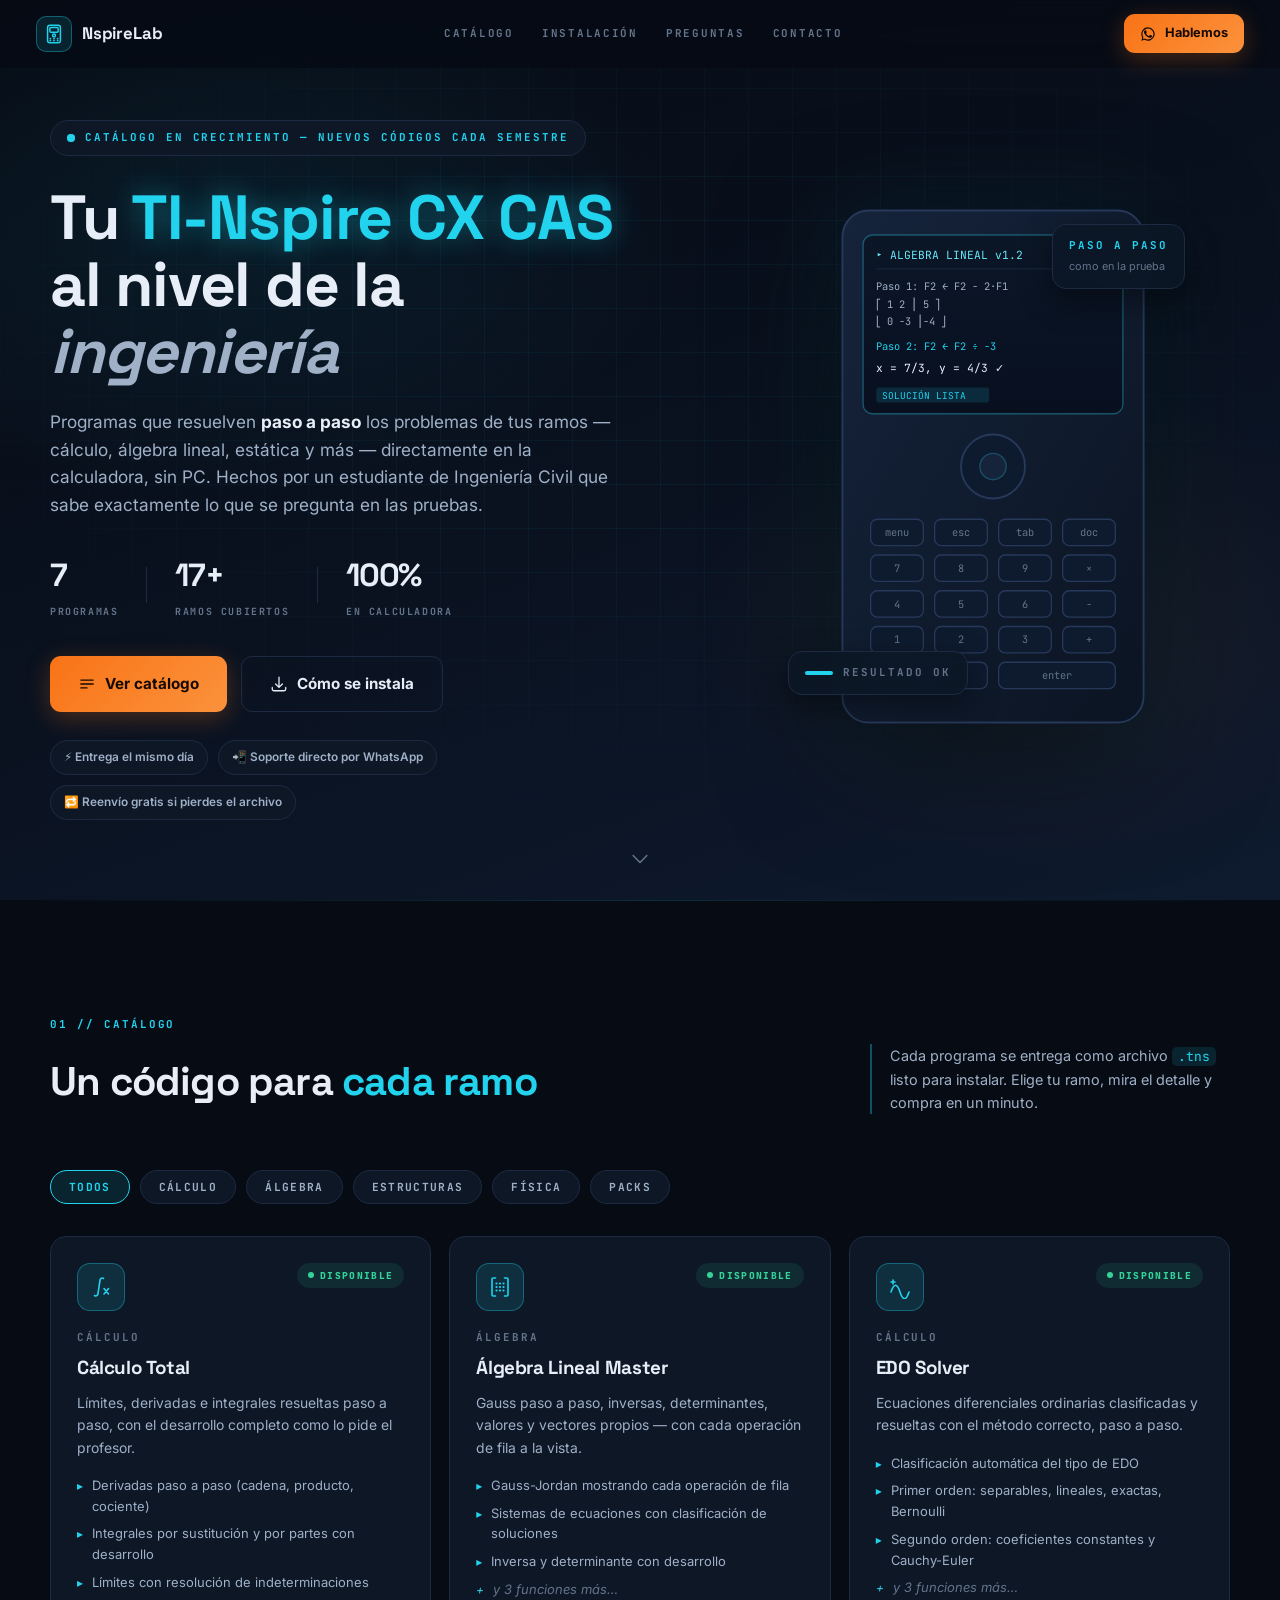
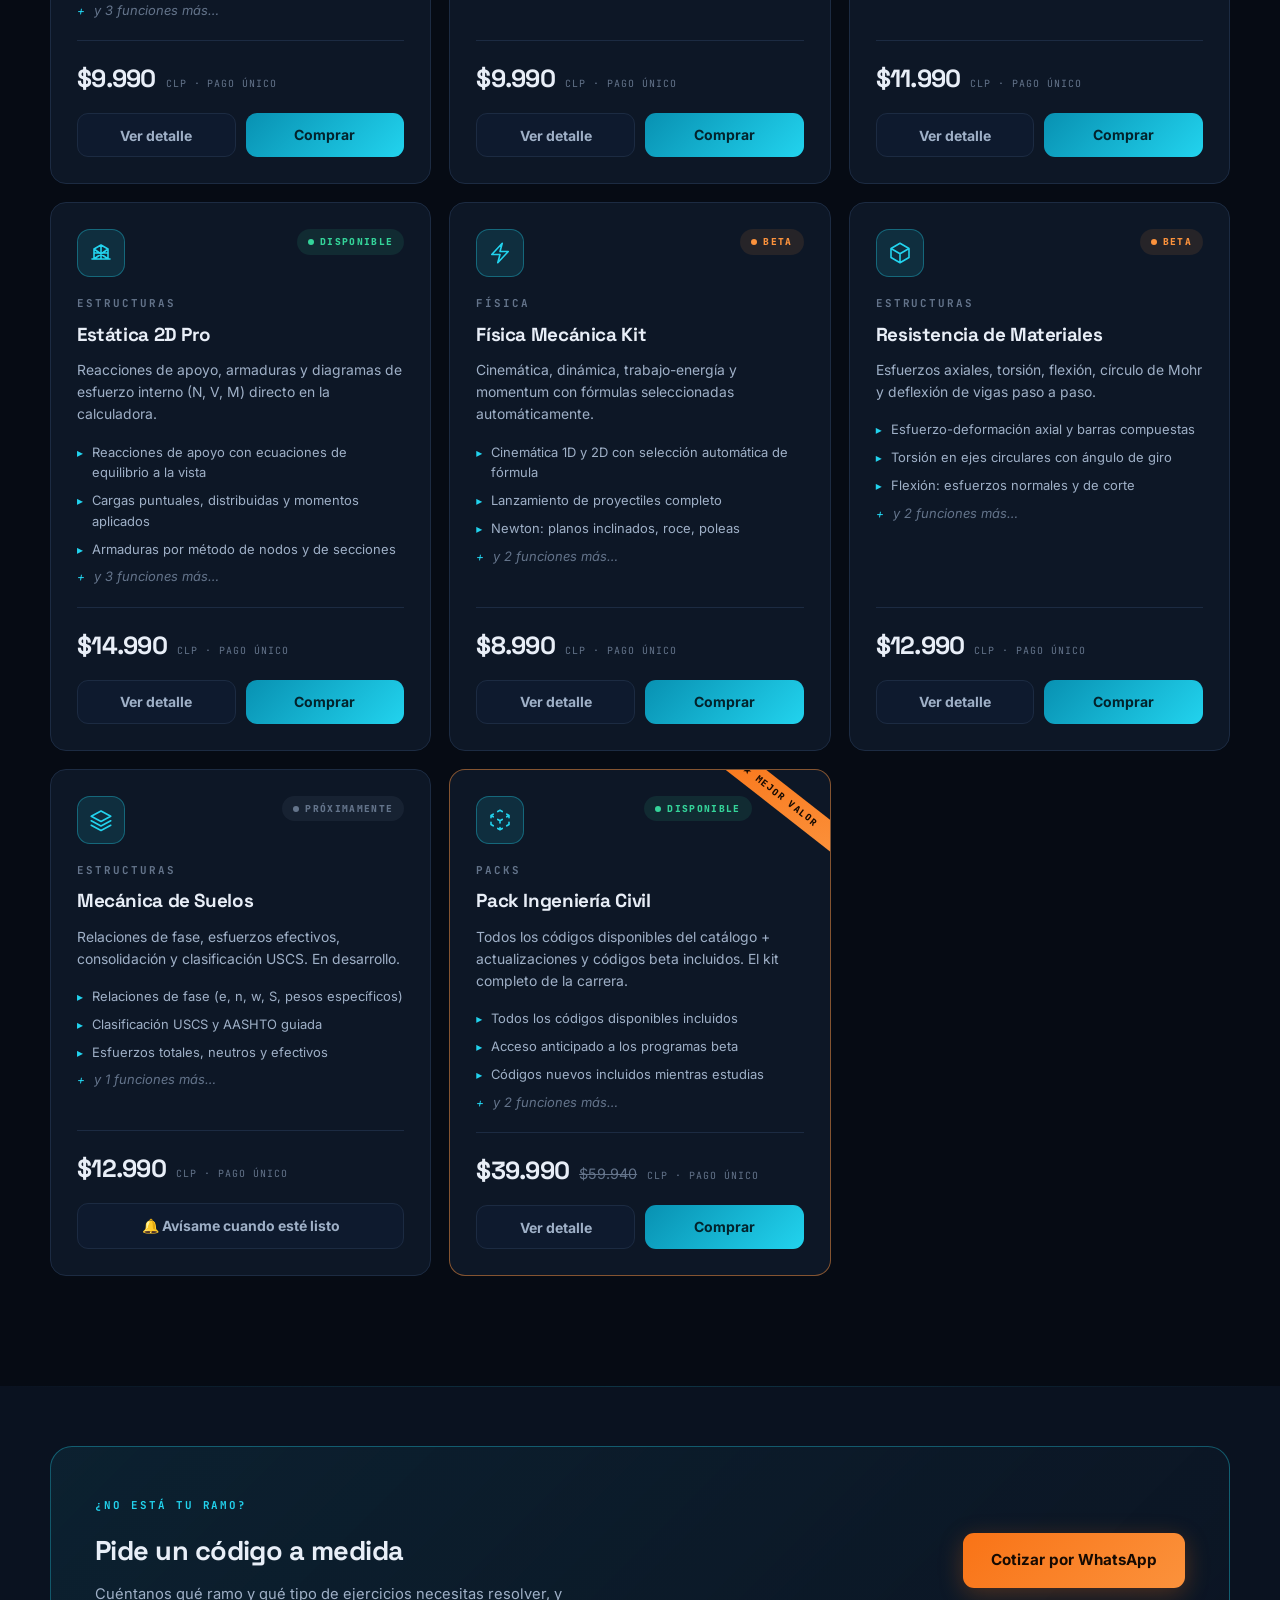
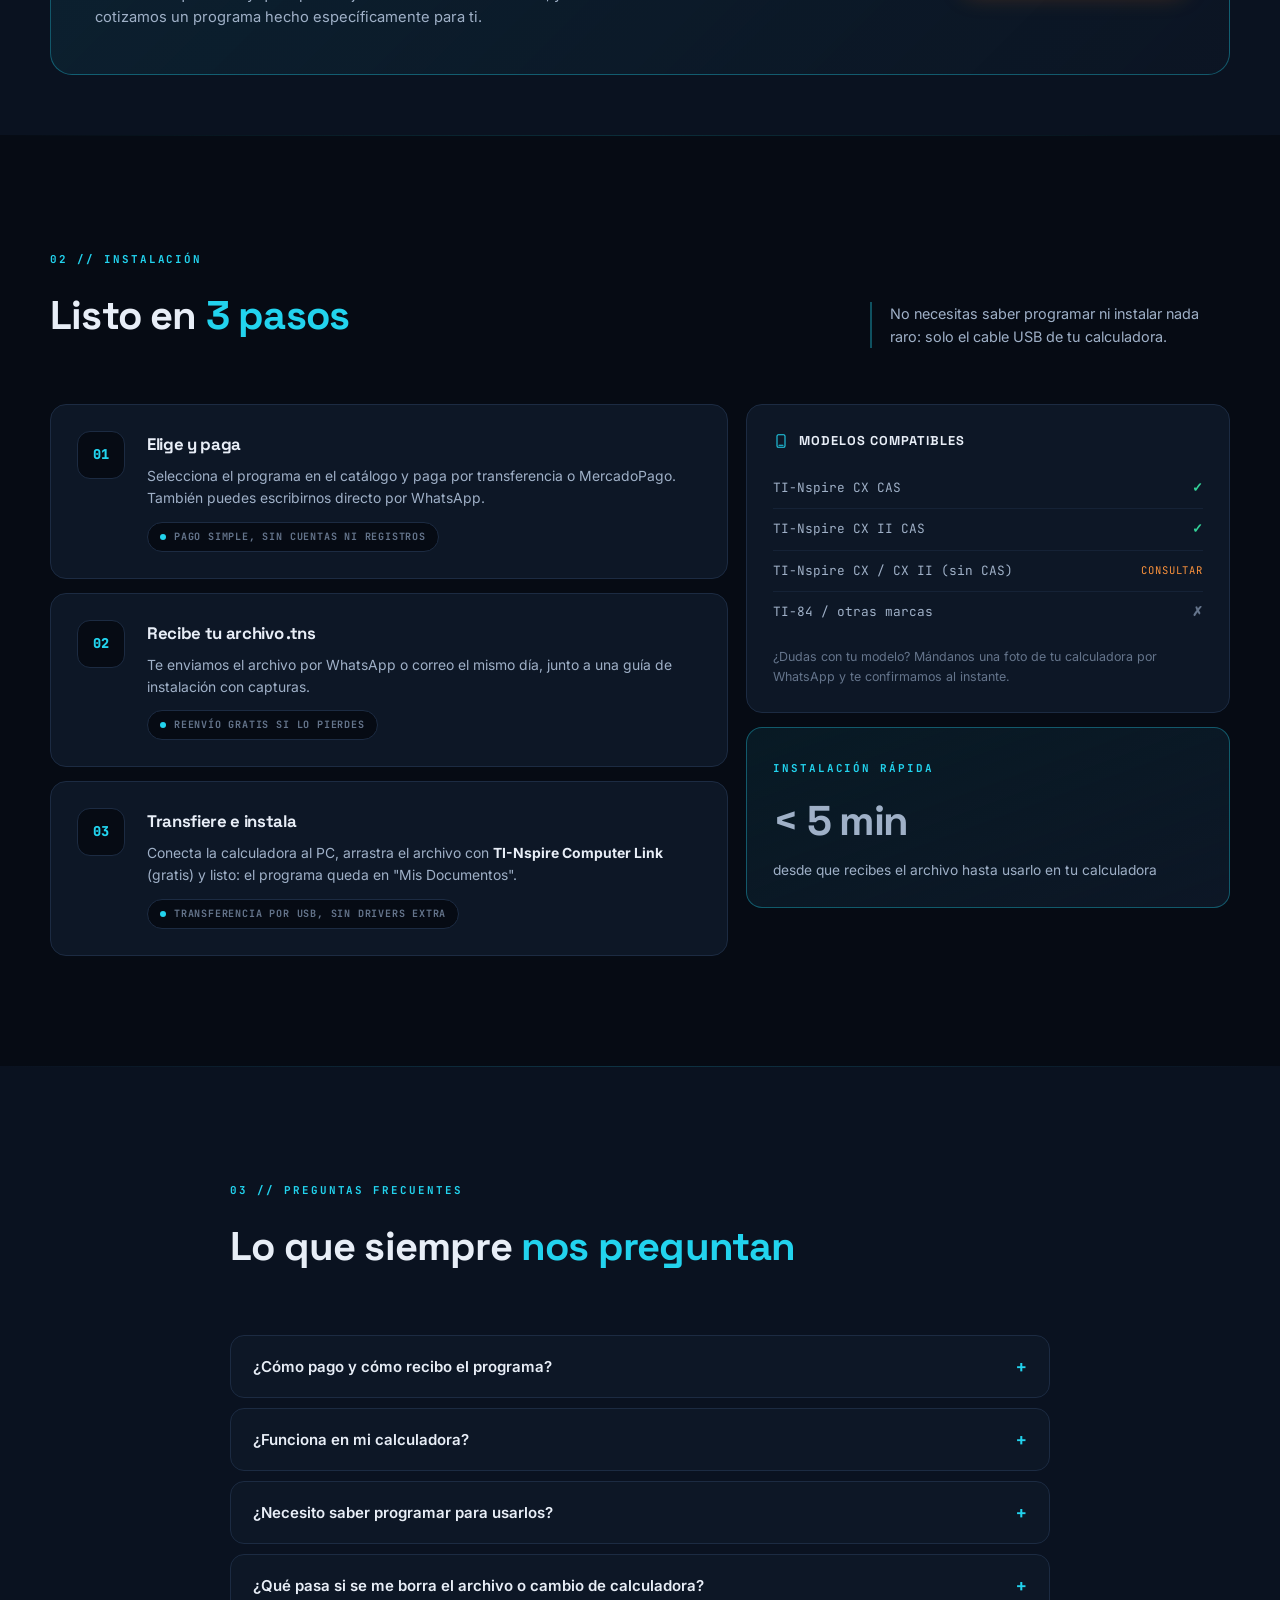
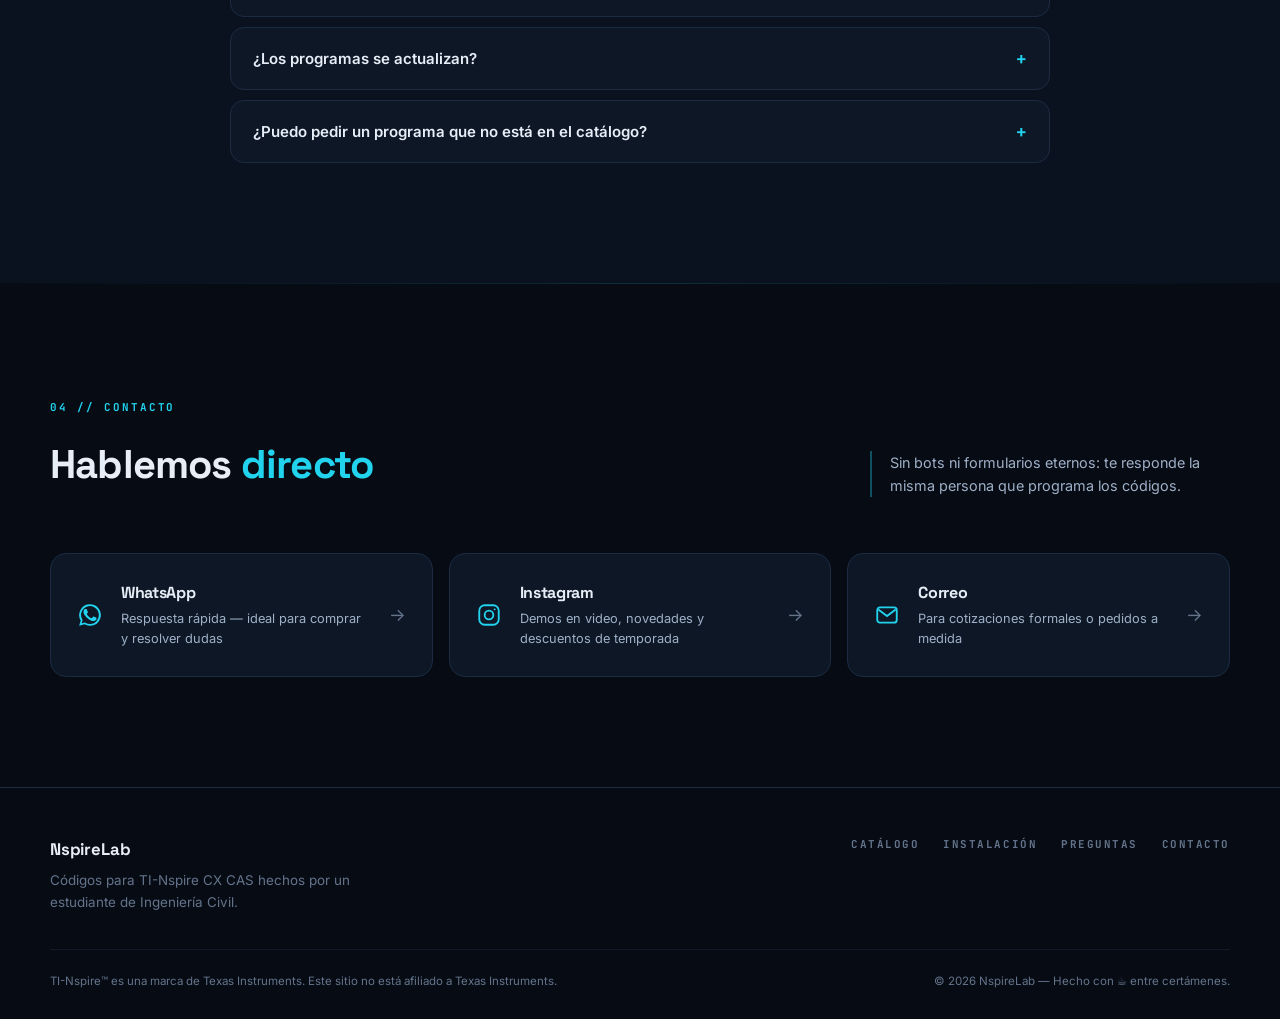
==== NspireLab.html @ dc47c855 "Tienda de códigos TI-Nspire CX CAS — sitio inicial Co-Authored-By: Claude Fable 5 <noreply@anthropic" ====
<!DOCTYPE html>
<html lang="es">
<head>
  <meta charset="utf-8" />
  <meta name="viewport" content="width=device-width, initial-scale=1" />
  <title>NspireLab — Códigos para TI-Nspire CX CAS</title>
  <meta name="description" content="Programas paso a paso para TI-Nspire CX CAS hechos por un estudiante de Ingeniería Civil: cálculo, álgebra lineal, estática, resistencia de materiales y más. Entrega inmediata." />
  <meta name="keywords" content="TI-Nspire, CX CAS, códigos calculadora, programas TI-Nspire, ingeniería civil, cálculo paso a paso, estática, álgebra lineal, resistencia de materiales" />
  <meta property="og:title" content="NspireLab — Códigos para TI-Nspire CX CAS" />
  <meta property="og:description" content="Tu calculadora al máximo nivel: programas paso a paso para cada ramo de ingeniería." />
  <link rel="preconnect" href="https://fonts.googleapis.com" />
  <link rel="preconnect" href="https://fonts.gstatic.com" crossorigin />
  <link href="https://fonts.googleapis.com/css2?family=Inter:wght@400;500;600;700&family=JetBrains+Mono:wght@500;700;800&family=Space+Grotesk:wght@500;700&display=swap" rel="stylesheet" />
  <style>
/* ============================================================
   NspireLab — hoja de estilos
   Tema: azul marino profundo + cian, estética "blueprint"
   ============================================================ */

:root {
  --bg-0: #060b14;        /* fondo más profundo */
  --bg-1: #0a1220;        /* fondo secciones */
  --bg-2: #0e1a2e;        /* paneles */
  --card: #0d1726;
  --border: #1c2b42;
  --cyan: #22d3ee;
  --cyan-soft: rgba(34, 211, 238, 0.12);
  --cyan-line: rgba(34, 211, 238, 0.35);
  --orange: #fb923c;
  --green: #34d399;
  --text-1: #e8eef7;
  --text-2: #9fb0c7;
  --muted: #64748b;
  --font-body: "Inter", system-ui, -apple-system, sans-serif;
  --font-display: "Space Grotesk", "Inter", sans-serif;
  --font-mono: "JetBrains Mono", ui-monospace, monospace;
  --radius: 16px;
}

* { margin: 0; padding: 0; box-sizing: border-box; }

html { scroll-behavior: smooth; }

body {
  background: var(--bg-0);
  color: var(--text-1);
  font-family: var(--font-body);
  line-height: 1.6;
  overflow-x: hidden;
}

::selection { background: var(--cyan); color: var(--bg-0); }

h1, h2, h3, h4 { font-family: var(--font-display); letter-spacing: -0.02em; }
code { font-family: var(--font-mono); color: var(--cyan); background: var(--cyan-soft); padding: 1px 6px; border-radius: 5px; font-size: 0.9em; }
a { color: inherit; text-decoration: none; }

/* ---------- utilidades ---------- */
.mono-tag {
  font-family: var(--font-mono);
  font-size: 0.68rem;
  font-weight: 700;
  text-transform: uppercase;
  letter-spacing: 0.18em;
  color: var(--muted);
}
.mono-tag.accent { color: var(--cyan); }
.accent { color: var(--cyan); }
.glow { text-shadow: 0 0 28px rgba(34, 211, 238, 0.45); }
.thin { color: var(--text-2); font-style: italic; }

/* ---------- botones ---------- */
.btn {
  display: inline-flex;
  align-items: center;
  gap: 9px;
  font-weight: 700;
  font-size: 0.875rem;
  border-radius: 11px;
  padding: 11px 20px;
  cursor: pointer;
  border: none;
  transition: transform 0.15s ease, box-shadow 0.2s ease, background 0.2s ease, border-color 0.2s;
  font-family: var(--font-body);
}
.btn-lg { padding: 15px 28px; font-size: 0.95rem; }
.btn-cta {
  background: linear-gradient(135deg, #f97316, #fb923c);
  color: #160a02;
  box-shadow: 0 6px 24px rgba(249, 115, 22, 0.28);
}
.btn-cta:hover { transform: translateY(-2px); box-shadow: 0 10px 30px rgba(249, 115, 22, 0.4); }
.btn-outline {
  background: transparent;
  color: var(--text-1);
  border: 1px solid var(--border);
}
.btn-outline:hover { border-color: var(--cyan-line); color: var(--cyan); background: var(--cyan-soft); }
.btn-buy {
  background: linear-gradient(135deg, #0891b2, #22d3ee);
  color: #03222b;
  width: 100%;
  justify-content: center;
}
.btn-buy:hover { transform: translateY(-2px); box-shadow: 0 8px 26px rgba(34, 211, 238, 0.3); }
.btn-ghost {
  background: var(--bg-2);
  color: var(--text-2);
  border: 1px solid var(--border);
  width: 100%;
  justify-content: center;
}
.btn-ghost:hover { color: var(--text-1); border-color: var(--cyan-line); }

/* ---------- header ---------- */
#header {
  position: fixed;
  top: 0; left: 0; right: 0;
  z-index: 60;
  display: flex;
  align-items: center;
  justify-content: space-between;
  gap: 16px;
  padding: 0 clamp(16px, 4vw, 36px);
  height: 68px;
  background: rgba(6, 11, 20, 0.72);
  backdrop-filter: blur(14px);
  border-bottom: 1px solid transparent;
  transition: border-color 0.3s;
}
#header.scrolled { border-bottom-color: var(--border); }
.brand { display: flex; align-items: center; gap: 10px; }
.brand-logo {
  display: grid; place-items: center;
  width: 36px; height: 36px;
  border-radius: 10px;
  background: var(--cyan-soft);
  border: 1px solid var(--cyan-line);
  color: var(--cyan);
}
.brand-name {
  font-family: var(--font-display);
  font-weight: 700;
  font-size: 1.05rem;
  letter-spacing: -0.01em;
}
#header nav { display: flex; gap: 28px; }
#header nav a {
  font-family: var(--font-mono);
  font-size: 0.68rem;
  font-weight: 700;
  text-transform: uppercase;
  letter-spacing: 0.16em;
  color: var(--muted);
  transition: color 0.2s;
}
#header nav a:hover { color: var(--cyan); }
.btn-header { padding: 9px 16px; font-size: 0.8rem; }

/* ---------- hero ---------- */
#hero {
  position: relative;
  min-height: 100svh;
  display: flex;
  flex-direction: column;
  justify-content: center;
  padding: 110px clamp(16px, 4vw, 36px) 70px;
}
.hero-bg {
  position: absolute; inset: 0;
  background:
    radial-gradient(700px 420px at 18% 25%, rgba(34, 211, 238, 0.07), transparent 65%),
    radial-gradient(560px 380px at 82% 70%, rgba(251, 146, 60, 0.06), transparent 65%),
    linear-gradient(160deg, var(--bg-0), var(--bg-1) 55%, var(--bg-2));
  pointer-events: none;
}
.hero-bg::after {
  content: "";
  position: absolute; inset: 0;
  background-image:
    linear-gradient(rgba(34, 211, 238, 0.05) 1px, transparent 1px),
    linear-gradient(90deg, rgba(34, 211, 238, 0.05) 1px, transparent 1px);
  background-size: 44px 44px;
  mask-image: radial-gradient(ellipse 80% 70% at 50% 40%, black 30%, transparent 75%);
}
.hero-inner {
  position: relative;
  display: grid;
  grid-template-columns: 1.15fr 0.85fr;
  gap: clamp(32px, 5vw, 72px);
  align-items: center;
  max-width: 1180px;
  margin: 0 auto;
  width: 100%;
}
.badge-pill {
  display: inline-flex;
  align-items: center;
  gap: 10px;
  padding: 8px 16px;
  background: var(--card);
  border: 1px solid var(--border);
  border-radius: 999px;
  margin-bottom: 28px;
}
.ping { position: relative; display: inline-flex; width: 8px; height: 8px; }
.ping-anim {
  position: absolute; inset: 0;
  border-radius: 50%;
  background: var(--cyan);
  opacity: 0.6;
  animation: ping 1.8s cubic-bezier(0, 0, 0.2, 1) infinite;
}
.ping-dot { position: relative; width: 8px; height: 8px; border-radius: 50%; background: var(--cyan); }
@keyframes ping { 75%, 100% { transform: scale(2.4); opacity: 0; } }
.badge-pill .mono-tag { color: var(--cyan); }

#hero h1 {
  font-size: clamp(2.2rem, 5.2vw, 3.9rem);
  font-weight: 700;
  line-height: 1.08;
  margin-bottom: 22px;
}
.hero-sub {
  color: var(--text-2);
  font-size: clamp(0.95rem, 1.4vw, 1.08rem);
  max-width: 560px;
  margin-bottom: 32px;
}
.hero-sub strong { color: var(--text-1); }
.hero-stats { display: flex; align-items: center; gap: 28px; margin-bottom: 36px; flex-wrap: wrap; }
.stat-num {
  font-family: var(--font-display);
  font-size: 2rem;
  font-weight: 700;
  letter-spacing: -0.04em;
}
.stat-label {
  font-family: var(--font-mono);
  font-size: 0.62rem;
  font-weight: 700;
  text-transform: uppercase;
  letter-spacing: 0.16em;
  color: var(--muted);
  margin-top: 2px;
}
.stat-div { width: 1px; height: 36px; background: var(--border); }
.hero-ctas { display: flex; gap: 14px; flex-wrap: wrap; margin-bottom: 28px; }
.trust-row { display: flex; gap: 10px; flex-wrap: wrap; }
.trust-chip {
  font-size: 0.74rem;
  font-weight: 600;
  color: var(--text-2);
  background: var(--card);
  border: 1px solid var(--border);
  padding: 7px 13px;
  border-radius: 999px;
}

/* mockup calculadora */
.hero-visual { display: flex; justify-content: center; }
.calc-frame { position: relative; width: min(320px, 80vw); }
.calc-svg {
  width: 100%;
  height: auto;
  filter: drop-shadow(0 30px 60px rgba(0, 0, 0, 0.55)) drop-shadow(0 0 40px rgba(34, 211, 238, 0.08));
}
.calc-svg .mono, .calc-svg text { font-family: var(--font-mono); }
.float-card {
  position: absolute;
  background: rgba(13, 23, 38, 0.92);
  backdrop-filter: blur(10px);
  border: 1px solid var(--border);
  border-radius: 14px;
  padding: 12px 16px;
  display: flex;
  flex-direction: column;
  gap: 4px;
  box-shadow: 0 12px 32px rgba(0, 0, 0, 0.4);
}
.float-tr { top: 4%; right: -10%; }
.float-bl { bottom: 8%; left: -14%; flex-direction: row; align-items: center; gap: 10px; }
.float-sub { font-size: 0.68rem; color: var(--muted); }
.pulse-bar {
  width: 28px; height: 4px;
  border-radius: 4px;
  background: var(--cyan);
  animation: pulsebar 1.6s ease-in-out infinite;
}
@keyframes pulsebar { 50% { opacity: 0.35; } }
.video-frame {
  width: 100%;
  aspect-ratio: 16 / 9;
  border-radius: 18px;
  border: 1px solid var(--cyan-line);
  overflow: hidden;
  box-shadow: 0 24px 70px rgba(0, 0, 0, 0.5);
}
.video-frame iframe { width: 100%; height: 100%; border: 0; display: block; }

.scroll-hint {
  position: absolute;
  bottom: 22px; left: 50%;
  transform: translateX(-50%);
  color: var(--muted);
  animation: bounce 2.2s infinite;
}
@keyframes bounce { 0%, 100% { transform: translate(-50%, 0); } 50% { transform: translate(-50%, 8px); } }

/* ---------- secciones ---------- */
.section { position: relative; padding: clamp(64px, 9vw, 110px) clamp(16px, 4vw, 36px); }
.section::before {
  content: "";
  position: absolute;
  top: 0; left: 0; right: 0;
  height: 1px;
  background: linear-gradient(90deg, transparent, var(--cyan-line), transparent);
  opacity: 0.5;
}
.section:nth-of-type(odd) { background: var(--bg-1); }
.section.slim { padding-top: clamp(36px, 5vw, 60px); padding-bottom: clamp(36px, 5vw, 60px); }
.section-inner { max-width: 1180px; margin: 0 auto; }
.section-inner.narrow { max-width: 820px; }
.section-head {
  display: flex;
  justify-content: space-between;
  align-items: flex-end;
  gap: 32px;
  margin-bottom: clamp(36px, 5vw, 56px);
  flex-wrap: wrap;
}
.section-head h2 {
  font-size: clamp(1.7rem, 3.4vw, 2.5rem);
  font-weight: 700;
  margin-top: 14px;
}
.section-side {
  max-width: 360px;
  color: var(--text-2);
  font-size: 0.9rem;
  border-left: 2px solid var(--cyan-line);
  padding-left: 18px;
}

/* ---------- filtros ---------- */
.filters { display: flex; gap: 10px; flex-wrap: wrap; margin-bottom: 32px; }
.filter-chip {
  font-family: var(--font-mono);
  font-size: 0.7rem;
  font-weight: 700;
  text-transform: uppercase;
  letter-spacing: 0.12em;
  color: var(--text-2);
  background: var(--card);
  border: 1px solid var(--border);
  border-radius: 999px;
  padding: 9px 18px;
  cursor: pointer;
  transition: all 0.2s;
}
.filter-chip:hover { border-color: var(--cyan-line); color: var(--cyan); }
.filter-chip.active {
  background: var(--cyan-soft);
  border-color: var(--cyan);
  color: var(--cyan);
}

/* ---------- grid de productos ---------- */
.grid {
  display: grid;
  grid-template-columns: repeat(auto-fill, minmax(310px, 1fr));
  gap: 18px;
}
.card {
  background: var(--card);
  border: 1px solid var(--border);
  border-radius: var(--radius);
  padding: 26px;
  transition: border-color 0.25s, transform 0.25s, box-shadow 0.25s;
}
.product {
  display: flex;
  flex-direction: column;
  gap: 0;
  position: relative;
  overflow: hidden;
}
.product:hover {
  border-color: var(--cyan-line);
  transform: translateY(-4px);
  box-shadow: 0 18px 44px rgba(0, 0, 0, 0.4);
}
.product.destacado { border-color: rgba(251, 146, 60, 0.5); }
.product.destacado .estado { margin-right: 52px; }
.product.destacado::before {
  content: "★ MEJOR VALOR";
  position: absolute;
  top: 14px; right: -34px;
  transform: rotate(38deg);
  background: linear-gradient(135deg, #f97316, #fb923c);
  color: #160a02;
  font-family: var(--font-mono);
  font-size: 0.58rem;
  font-weight: 800;
  letter-spacing: 0.1em;
  padding: 5px 38px;
}
.product-top { display: flex; align-items: flex-start; justify-content: space-between; margin-bottom: 18px; }
.product-icon {
  width: 48px; height: 48px;
  display: grid; place-items: center;
  border-radius: 13px;
  background: var(--cyan-soft);
  border: 1px solid var(--cyan-line);
  color: var(--cyan);
  flex-shrink: 0;
}
.estado {
  font-family: var(--font-mono);
  font-size: 0.6rem;
  font-weight: 800;
  text-transform: uppercase;
  letter-spacing: 0.14em;
  padding: 5px 11px;
  border-radius: 999px;
  display: inline-flex;
  align-items: center;
  gap: 6px;
}
.estado::before { content: ""; width: 6px; height: 6px; border-radius: 50%; background: currentColor; }
.estado.disponible { color: var(--green); background: rgba(52, 211, 153, 0.1); }
.estado.beta { color: var(--orange); background: rgba(251, 146, 60, 0.1); }
.estado.proximamente { color: var(--muted); background: rgba(100, 116, 139, 0.12); }
.product-cat { display: block; margin-bottom: 7px; }
.product h3 { font-size: 1.18rem; font-weight: 700; margin-bottom: 9px; }
.product-desc { font-size: 0.87rem; color: var(--text-2); margin-bottom: 16px; }
.product-feats { list-style: none; margin-bottom: 20px; display: grid; gap: 7px; }
.product-feats li {
  font-size: 0.81rem;
  color: var(--text-2);
  display: flex;
  gap: 9px;
  align-items: baseline;
}
.product-feats li::before { content: "▸"; color: var(--cyan); font-size: 0.75rem; }
.product-feats li.more { color: var(--muted); font-style: italic; }
.product-feats li.more::before { content: "+"; }
.product-bottom {
  margin-top: auto;
  padding-top: 18px;
  border-top: 1px solid var(--border);
}
.price-row { display: flex; align-items: baseline; gap: 10px; margin-bottom: 14px; }
.price {
  font-family: var(--font-display);
  font-size: 1.55rem;
  font-weight: 700;
  letter-spacing: -0.03em;
}
.price-before { color: var(--muted); text-decoration: line-through; font-size: 0.9rem; }
.price-note { font-family: var(--font-mono); font-size: 0.62rem; color: var(--muted); text-transform: uppercase; letter-spacing: 0.1em; }
.product-actions { display: grid; grid-template-columns: 1fr 1fr; gap: 10px; }
.product-actions .full { grid-column: 1 / -1; }

/* ---------- banner a medida ---------- */
.banner {
  display: flex;
  align-items: center;
  justify-content: space-between;
  gap: 32px;
  flex-wrap: wrap;
  background: linear-gradient(135deg, rgba(34, 211, 238, 0.08), rgba(13, 23, 38, 0.6));
  border: 1px solid var(--cyan-line);
  border-radius: 22px;
  padding: clamp(28px, 4vw, 44px);
}
.banner h3 { font-size: clamp(1.3rem, 2.4vw, 1.7rem); margin: 12px 0 10px; }
.banner p { color: var(--text-2); max-width: 520px; font-size: 0.92rem; }

/* ---------- cómo funciona ---------- */
.how-grid {
  display: grid;
  grid-template-columns: 1.4fr 1fr;
  gap: 18px;
  align-items: start;
}
.how-steps { display: grid; gap: 14px; }
.step { display: flex; gap: 22px; align-items: flex-start; }
.step:hover { border-color: var(--cyan-line); }
.step-num {
  font-family: var(--font-mono);
  font-weight: 800;
  font-size: 0.85rem;
  color: var(--cyan);
  width: 48px; height: 48px;
  display: grid; place-items: center;
  background: var(--bg-0);
  border: 1px solid var(--border);
  border-radius: 13px;
  flex-shrink: 0;
}
.step h3 { font-size: 1.05rem; margin-bottom: 7px; }
.step p { font-size: 0.87rem; color: var(--text-2); margin-bottom: 12px; }
.step strong { color: var(--text-1); }
.chip-line {
  display: inline-flex;
  align-items: center;
  gap: 8px;
  font-family: var(--font-mono);
  font-size: 0.63rem;
  font-weight: 700;
  color: var(--muted);
  background: var(--bg-0);
  border: 1px solid var(--border);
  padding: 6px 12px;
  border-radius: 999px;
  text-transform: uppercase;
  letter-spacing: 0.08em;
}
.chip-line .dot { width: 6px; height: 6px; border-radius: 50%; background: var(--cyan); }
.how-side { display: grid; gap: 14px; }
.compat h4 {
  display: flex;
  align-items: center;
  gap: 10px;
  font-size: 0.8rem;
  text-transform: uppercase;
  letter-spacing: 0.08em;
  margin-bottom: 16px;
  color: var(--text-1);
}
.compat h4 svg { color: var(--cyan); }
.compat-row {
  display: flex;
  justify-content: space-between;
  align-items: center;
  padding: 10px 0;
  border-bottom: 1px solid rgba(28, 43, 66, 0.6);
  font-family: var(--font-mono);
  font-size: 0.8rem;
  color: var(--text-2);
}
.compat-row:last-of-type { border-bottom: 0; }
.compat-row .ok { color: var(--green); font-weight: 800; }
.compat-row .no { color: var(--muted); font-weight: 800; }
.compat-row .warn { color: var(--orange); font-size: 0.66rem; text-transform: uppercase; letter-spacing: 0.08em; }
.compat-note { font-size: 0.78rem; color: var(--muted); margin-top: 14px; }
.highlight {
  background: linear-gradient(160deg, rgba(34, 211, 238, 0.08), var(--card));
  border-color: var(--cyan-line);
}
.highlight .big-num {
  font-family: var(--font-display);
  font-size: 2.6rem;
  font-weight: 700;
  letter-spacing: -0.04em;
  margin: 8px 0 4px;
}
.highlight p { color: var(--text-2); font-size: 0.86rem; }

/* ---------- FAQ ---------- */
.faq-item {
  background: var(--card);
  border: 1px solid var(--border);
  border-radius: 14px;
  margin-bottom: 10px;
  overflow: hidden;
  transition: border-color 0.25s;
}
.faq-item.open { border-color: var(--cyan-line); }
.faq-q {
  width: 100%;
  display: flex;
  justify-content: space-between;
  align-items: center;
  gap: 16px;
  background: none;
  border: none;
  color: var(--text-1);
  font-family: var(--font-body);
  font-weight: 600;
  font-size: 0.94rem;
  text-align: left;
  padding: 19px 22px;
  cursor: pointer;
}
.faq-q .icon {
  font-family: var(--font-mono);
  color: var(--cyan);
  font-size: 1.1rem;
  transition: transform 0.25s;
  flex-shrink: 0;
}
.faq-item.open .faq-q .icon { transform: rotate(45deg); }
.faq-a {
  max-height: 0;
  overflow: hidden;
  transition: max-height 0.3s ease;
}
.faq-a-inner {
  padding: 0 22px 20px;
  color: var(--text-2);
  font-size: 0.87rem;
}

/* ---------- contacto ---------- */
.contact-grid { display: grid; grid-template-columns: repeat(auto-fit, minmax(260px, 1fr)); gap: 16px; }
.contact-card {
  display: flex;
  align-items: center;
  gap: 18px;
}
.contact-card:hover { border-color: var(--cyan-line); transform: translateY(-3px); }
.contact-card svg { color: var(--cyan); flex-shrink: 0; }
.contact-card h3 { font-size: 1rem; margin-bottom: 3px; }
.contact-card p { font-size: 0.8rem; color: var(--text-2); }
.contact-card .arrow { margin-left: auto; color: var(--muted); font-size: 1.1rem; transition: transform 0.2s, color 0.2s; }
.contact-card:hover .arrow { transform: translateX(4px); color: var(--cyan); }

/* ---------- footer ---------- */
footer { background: var(--bg-0); border-top: 1px solid var(--border); padding: 48px clamp(16px, 4vw, 36px) 28px; }
.footer-inner {
  max-width: 1180px;
  margin: 0 auto 36px;
  display: flex;
  justify-content: space-between;
  gap: 32px;
  flex-wrap: wrap;
}
.footer-brand p { color: var(--muted); font-size: 0.84rem; margin-top: 8px; max-width: 320px; }
.footer-links { display: flex; gap: 24px; flex-wrap: wrap; }
.footer-links a {
  font-family: var(--font-mono);
  font-size: 0.68rem;
  font-weight: 700;
  text-transform: uppercase;
  letter-spacing: 0.14em;
  color: var(--muted);
}
.footer-links a:hover { color: var(--cyan); }
.footer-legal {
  max-width: 1180px;
  margin: 0 auto;
  padding-top: 22px;
  border-top: 1px solid rgba(28, 43, 66, 0.5);
  display: flex;
  justify-content: space-between;
  gap: 16px;
  flex-wrap: wrap;
}
.footer-legal p { color: var(--muted); font-size: 0.72rem; }

/* ---------- modal ---------- */
.modal-backdrop[hidden] { display: none; }
.modal-backdrop {
  position: fixed; inset: 0;
  z-index: 100;
  background: rgba(4, 8, 15, 0.8);
  backdrop-filter: blur(6px);
  display: flex;
  align-items: center;
  justify-content: center;
  padding: 20px;
  animation: fadein 0.2s ease;
}
@keyframes fadein { from { opacity: 0; } }
.modal {
  position: relative;
  background: var(--bg-1);
  border: 1px solid var(--border);
  border-radius: 22px;
  width: min(720px, 100%);
  max-height: min(86vh, 900px);
  overflow-y: auto;
  animation: slideup 0.25s ease;
}
@keyframes slideup { from { transform: translateY(24px); opacity: 0; } }
.modal-close {
  position: sticky;
  top: 14px;
  margin-left: calc(100% - 52px);
  width: 38px; height: 38px;
  display: grid; place-items: center;
  background: var(--card);
  border: 1px solid var(--border);
  border-radius: 50%;
  color: var(--text-2);
  font-size: 0.95rem;
  cursor: pointer;
  z-index: 5;
  transition: all 0.2s;
}
.modal-close:hover { color: var(--text-1); border-color: var(--cyan-line); }
.modal-body { padding: 0 clamp(22px, 4vw, 40px) clamp(26px, 4vw, 40px); margin-top: -24px; }
.modal-head { display: flex; gap: 18px; align-items: center; margin-bottom: 20px; }
.modal-head .product-icon { width: 56px; height: 56px; }
.modal-head h2 { font-size: clamp(1.3rem, 3vw, 1.7rem); }
.modal-tags { display: flex; gap: 10px; align-items: center; margin-top: 6px; flex-wrap: wrap; }
.modal-desc { color: var(--text-2); font-size: 0.92rem; margin-bottom: 24px; }
.modal-video { margin-bottom: 24px; }
.modal-video .video-frame { border-radius: 14px; }
.modal-section-title {
  font-family: var(--font-mono);
  font-size: 0.66rem;
  font-weight: 800;
  text-transform: uppercase;
  letter-spacing: 0.16em;
  color: var(--cyan);
  margin-bottom: 14px;
}
.modal-feats {
  list-style: none;
  display: grid;
  grid-template-columns: repeat(auto-fit, minmax(240px, 1fr));
  gap: 10px;
  margin-bottom: 26px;
}
.modal-feats li {
  font-size: 0.85rem;
  color: var(--text-2);
  background: var(--card);
  border: 1px solid var(--border);
  border-radius: 10px;
  padding: 11px 14px;
  display: flex;
  gap: 10px;
  align-items: baseline;
}
.modal-feats li::before { content: "✓"; color: var(--green); font-weight: 800; }
.modal-ramos { display: flex; gap: 8px; flex-wrap: wrap; margin-bottom: 26px; }
.ramo-chip {
  font-size: 0.74rem;
  font-weight: 600;
  color: var(--text-2);
  background: var(--bg-2);
  border: 1px solid var(--border);
  padding: 6px 13px;
  border-radius: 999px;
}
.modal-buy {
  display: flex;
  align-items: center;
  justify-content: space-between;
  gap: 20px;
  flex-wrap: wrap;
  background: var(--card);
  border: 1px solid var(--cyan-line);
  border-radius: 16px;
  padding: 22px 26px;
}
.modal-buy .price { font-size: 1.9rem; }
.modal-buy .btn { min-width: 220px; }

/* ---------- animación reveal ---------- */
.reveal { opacity: 0; transform: translateY(22px); transition: opacity 0.6s ease, transform 0.6s ease; }
.reveal.visible { opacity: 1; transform: none; }

/* ---------- responsive ---------- */
@media (max-width: 920px) {
  .hero-inner { grid-template-columns: 1fr; }
  .hero-visual { order: -1; margin-top: 10px; }
  .calc-frame { width: min(240px, 70vw); }
  .float-tr { right: -16%; }
  .float-bl { left: -18%; }
  .how-grid { grid-template-columns: 1fr; }
  #header nav { display: none; }
}
@media (max-width: 560px) {
  .float-card { display: none; }
  .product-actions { grid-template-columns: 1fr; }
  .modal-buy { justify-content: center; text-align: center; }
  .btn-header span { display: none; }
  .btn-header { padding: 9px 12px; }
}

</style>
</head>
<body>

<header id="header">
  <a class="brand" href="#hero" aria-label="Volver al inicio">
    <span class="brand-logo">
      <svg viewBox="0 0 24 24" fill="none" stroke="currentColor" stroke-width="1.6" width="22" height="22">
        <rect x="5" y="2.5" width="14" height="19" rx="2.5"/>
        <rect x="7.5" y="5" width="9" height="5" rx="1"/>
        <circle cx="12" cy="13.5" r="1.6"/>
        <path d="M8 17h.01M12 17h.01M16 17h.01M8 19.2h.01M12 19.2h.01M16 19.2h.01" stroke-linecap="round" stroke-width="2"/>
      </svg>
    </span>
    <span class="brand-name" data-config="marca">NspireLab</span>
  </a>
  <nav aria-label="Navegación principal">
    <a href="#catalogo">Catálogo</a>
    <a href="#como-funciona">Instalación</a>
    <a href="#faq">Preguntas</a>
    <a href="#contacto">Contacto</a>
  </nav>
  <a class="btn btn-cta btn-header" data-whatsapp="Hola! Vi la página de códigos para TI-Nspire y quiero más información 🙌" href="#" target="_blank" rel="noopener">
    <svg viewBox="0 0 24 24" fill="currentColor" width="16" height="16"><path d="M17.5 14.4c-.3-.15-1.76-.87-2.03-.97-.27-.1-.47-.15-.67.15-.2.3-.77.97-.94 1.17-.17.2-.35.22-.65.07-.3-.15-1.26-.46-2.4-1.48-.89-.79-1.49-1.77-1.66-2.07-.17-.3-.02-.46.13-.61.13-.13.3-.35.45-.52.15-.17.2-.3.3-.5.1-.2.05-.37-.02-.52-.07-.15-.67-1.62-.92-2.22-.24-.58-.49-.5-.67-.51h-.57c-.2 0-.52.07-.8.37-.27.3-1.04 1.02-1.04 2.48s1.07 2.88 1.22 3.08c.15.2 2.1 3.2 5.08 4.49.71.3 1.26.49 1.7.63.71.22 1.36.19 1.87.12.57-.09 1.76-.72 2-1.42.25-.7.25-1.3.18-1.42-.07-.12-.27-.2-.57-.35z"/><path d="M12 2a10 10 0 0 0-8.6 15.1L2 22l5-1.35A10 10 0 1 0 12 2zm0 18.2c-1.5 0-2.97-.4-4.25-1.15l-.3-.18-3.07.83.84-3-.2-.31A8.2 8.2 0 1 1 12 20.2z"/></svg>
    <span>Hablemos</span>
  </a>
</header>

<main>
  <!-- ============ HERO ============ -->
  <section id="hero">
    <div class="hero-bg" aria-hidden="true"></div>
    <div class="hero-inner">
      <div class="hero-copy">
        <div class="badge-pill reveal">
          <span class="ping"><span class="ping-anim"></span><span class="ping-dot"></span></span>
          <span class="mono-tag" id="hero-badge">Catálogo en crecimiento — nuevos códigos cada semestre</span>
        </div>
        <h1 class="reveal">Tu <span class="accent glow">TI-Nspire CX CAS</span><br/>al nivel de la <span class="thin">ingeniería</span></h1>
        <p class="hero-sub reveal">Programas que resuelven <strong>paso a paso</strong> los problemas de tus ramos — cálculo, álgebra lineal, estática y más — directamente en la calculadora, sin PC. Hechos por un estudiante de Ingeniería Civil que sabe exactamente lo que se pregunta en las pruebas.</p>
        <div class="hero-stats reveal">
          <div class="stat"><p class="stat-num" id="stat-programas">—</p><p class="stat-label">Programas</p></div>
          <div class="stat-div"></div>
          <div class="stat"><p class="stat-num" id="stat-ramos">—</p><p class="stat-label">Ramos cubiertos</p></div>
          <div class="stat-div"></div>
          <div class="stat"><p class="stat-num">100%</p><p class="stat-label">En calculadora</p></div>
        </div>
        <div class="hero-ctas reveal">
          <a href="#catalogo" class="btn btn-cta btn-lg">
            <svg viewBox="0 0 24 24" fill="none" stroke="currentColor" stroke-width="1.7" width="18" height="18"><path stroke-linecap="round" stroke-linejoin="round" d="M3.75 6.75h16.5M3.75 12h16.5m-16.5 5.25H12"/></svg>
            Ver catálogo
          </a>
          <a href="#como-funciona" class="btn btn-outline btn-lg">
            <svg viewBox="0 0 24 24" fill="none" stroke="currentColor" stroke-width="1.7" width="18" height="18"><path stroke-linecap="round" stroke-linejoin="round" d="M3 16.5v2.25A2.25 2.25 0 0 0 5.25 21h13.5A2.25 2.25 0 0 0 21 18.75V16.5M16.5 12 12 16.5m0 0L7.5 12m4.5 4.5V3"/></svg>
            Cómo se instala
          </a>
        </div>
        <div class="trust-row reveal">
          <span class="trust-chip">⚡ Entrega el mismo día</span>
          <span class="trust-chip">📲 Soporte directo por WhatsApp</span>
          <span class="trust-chip">🔁 Reenvío gratis si pierdes el archivo</span>
        </div>
      </div>

      <div class="hero-visual reveal" id="hero-visual">
        <!-- Mockup de calculadora (se reemplaza por video si config.videoDestacado tiene un ID de YouTube) -->
        <div class="calc-frame">
          <svg viewBox="0 0 340 560" class="calc-svg" role="img" aria-label="Calculadora TI-Nspire mostrando un programa paso a paso">
            <defs>
              <linearGradient id="bodyGrad" x1="0" y1="0" x2="1" y2="1">
                <stop offset="0" stop-color="#15233b"/><stop offset="1" stop-color="#0b1422"/>
              </linearGradient>
              <linearGradient id="screenGrad" x1="0" y1="0" x2="0" y2="1">
                <stop offset="0" stop-color="#0b1626"/><stop offset="1" stop-color="#081020"/>
              </linearGradient>
            </defs>
            <rect x="10" y="8" width="320" height="544" rx="28" fill="url(#bodyGrad)" stroke="#27395a" stroke-width="2"/>
            <rect x="32" y="34" width="276" height="190" rx="10" fill="url(#screenGrad)" stroke="#2dd4ee55" stroke-width="1.5"/>
            <!-- pantalla -->
            <text x="46" y="60" class="scr mono" fill="#67e8f9" font-size="12">▸ ALGEBRA LINEAL v1.2</text>
            <line x1="46" y1="70" x2="294" y2="70" stroke="#1c2b42" stroke-width="1"/>
            <text x="46" y="92" class="scr mono" fill="#9fb0c7" font-size="11">Paso 1:  F2 ← F2 − 2·F1</text>
            <text x="46" y="112" class="scr mono" fill="#9fb0c7" font-size="11">⎡ 1  2 │ 5 ⎤</text>
            <text x="46" y="130" class="scr mono" fill="#9fb0c7" font-size="11">⎣ 0 −3 │−4 ⎦</text>
            <text x="46" y="156" class="scr mono" fill="#22d3ee" font-size="11">Paso 2:  F2 ← F2 ÷ −3</text>
            <text x="46" y="180" class="scr mono" fill="#e8eef7" font-size="12">x = 7/3,  y = 4/3  ✓</text>
            <rect x="46" y="196" width="120" height="16" rx="3" fill="#22d3ee22"/>
            <text x="52" y="208" class="scr mono" fill="#22d3ee" font-size="10">SOLUCIÓN LISTA</text>
            <!-- touchpad -->
            <circle cx="170" cy="280" r="34" fill="#0e1a2e" stroke="#27395a" stroke-width="2"/>
            <circle cx="170" cy="280" r="14" fill="#15233b" stroke="#2dd4ee44" stroke-width="1.5"/>
            <!-- teclado -->
            <g fill="#0e1a2e" stroke="#27395a" stroke-width="1.4">
              <rect x="40"  y="336" width="56" height="28" rx="7"/><rect x="108" y="336" width="56" height="28" rx="7"/><rect x="176" y="336" width="56" height="28" rx="7"/><rect x="244" y="336" width="56" height="28" rx="7"/>
              <rect x="40"  y="374" width="56" height="28" rx="7"/><rect x="108" y="374" width="56" height="28" rx="7"/><rect x="176" y="374" width="56" height="28" rx="7"/><rect x="244" y="374" width="56" height="28" rx="7"/>
              <rect x="40"  y="412" width="56" height="28" rx="7"/><rect x="108" y="412" width="56" height="28" rx="7"/><rect x="176" y="412" width="56" height="28" rx="7"/><rect x="244" y="412" width="56" height="28" rx="7"/>
              <rect x="40"  y="450" width="56" height="28" rx="7"/><rect x="108" y="450" width="56" height="28" rx="7"/><rect x="176" y="450" width="56" height="28" rx="7"/><rect x="244" y="450" width="56" height="28" rx="7"/>
              <rect x="40"  y="488" width="124" height="28" rx="7"/><rect x="176" y="488" width="124" height="28" rx="7"/>
            </g>
            <g fill="#64748b" font-size="11" text-anchor="middle" class="mono">
              <text x="68" y="354">menu</text><text x="136" y="354">esc</text><text x="204" y="354">tab</text><text x="272" y="354">doc</text>
              <text x="68" y="392">7</text><text x="136" y="392">8</text><text x="204" y="392">9</text><text x="272" y="392">×</text>
              <text x="68" y="430">4</text><text x="136" y="430">5</text><text x="204" y="430">6</text><text x="272" y="430">−</text>
              <text x="68" y="468">1</text><text x="136" y="468">2</text><text x="204" y="468">3</text><text x="272" y="468">+</text>
              <text x="102" y="506">0</text><text x="238" y="506">enter</text>
            </g>
          </svg>
          <div class="float-card float-tr">
            <span class="mono-tag accent">PASO A PASO</span>
            <span class="float-sub">como en la prueba</span>
          </div>
          <div class="float-card float-bl">
            <span class="pulse-bar"></span>
            <span class="mono-tag">RESULTADO OK</span>
          </div>
        </div>
      </div>
    </div>
    <a class="scroll-hint" href="#catalogo" aria-label="Bajar al catálogo">
      <svg viewBox="0 0 24 24" fill="none" stroke="currentColor" stroke-width="1.7" width="22" height="22"><path stroke-linecap="round" stroke-linejoin="round" d="m19.5 8.25-7.5 7.5-7.5-7.5"/></svg>
    </a>
  </section>

  <!-- ============ CATÁLOGO ============ -->
  <section id="catalogo" class="section">
    <div class="section-inner">
      <div class="section-head reveal">
        <div>
          <span class="mono-tag accent">01 // CATÁLOGO</span>
          <h2>Un código para <span class="accent">cada ramo</span></h2>
        </div>
        <p class="section-side">Cada programa se entrega como archivo <code>.tns</code> listo para instalar. Elige tu ramo, mira el detalle y compra en un minuto.</p>
      </div>
      <div class="filters reveal" id="filters" role="tablist" aria-label="Filtrar por categoría"></div>
      <div class="grid" id="productos-grid"></div>
    </div>
  </section>

  <!-- ============ A MEDIDA ============ -->
  <section id="a-medida" class="section slim">
    <div class="section-inner">
      <div class="banner reveal">
        <div>
          <span class="mono-tag accent">¿NO ESTÁ TU RAMO?</span>
          <h3>Pide un código a medida</h3>
          <p>Cuéntanos qué ramo y qué tipo de ejercicios necesitas resolver, y cotizamos un programa hecho específicamente para ti.</p>
        </div>
        <a class="btn btn-cta btn-lg" data-whatsapp="Hola! Quiero cotizar un código a medida para la TI-Nspire. El ramo es: " href="#" target="_blank" rel="noopener">Cotizar por WhatsApp</a>
      </div>
    </div>
  </section>

  <!-- ============ CÓMO FUNCIONA ============ -->
  <section id="como-funciona" class="section">
    <div class="section-inner">
      <div class="section-head reveal">
        <div>
          <span class="mono-tag accent">02 // INSTALACIÓN</span>
          <h2>Listo en <span class="accent">3 pasos</span></h2>
        </div>
        <p class="section-side">No necesitas saber programar ni instalar nada raro: solo el cable USB de tu calculadora.</p>
      </div>
      <div class="how-grid">
        <div class="how-steps">
          <div class="card step reveal">
            <span class="step-num">01</span>
            <div>
              <h3>Elige y paga</h3>
              <p>Selecciona el programa en el catálogo y paga por transferencia o MercadoPago. También puedes escribirnos directo por WhatsApp.</p>
              <span class="chip-line"><span class="dot"></span>Pago simple, sin cuentas ni registros</span>
            </div>
          </div>
          <div class="card step reveal">
            <span class="step-num">02</span>
            <div>
              <h3>Recibe tu archivo .tns</h3>
              <p>Te enviamos el archivo por WhatsApp o correo el mismo día, junto a una guía de instalación con capturas.</p>
              <span class="chip-line"><span class="dot"></span>Reenvío gratis si lo pierdes</span>
            </div>
          </div>
          <div class="card step reveal">
            <span class="step-num">03</span>
            <div>
              <h3>Transfiere e instala</h3>
              <p>Conecta la calculadora al PC, arrastra el archivo con <strong>TI-Nspire Computer Link</strong> (gratis) y listo: el programa queda en "Mis Documentos".</p>
              <span class="chip-line"><span class="dot"></span>Transferencia por USB, sin drivers extra</span>
            </div>
          </div>
        </div>
        <div class="how-side">
          <div class="card compat reveal">
            <h4>
              <svg viewBox="0 0 24 24" fill="none" stroke="currentColor" stroke-width="1.6" width="16" height="16"><rect x="6" y="2.5" width="12" height="19" rx="2"/><path d="M9 18.5h6" stroke-linecap="round"/></svg>
              Modelos compatibles
            </h4>
            <div class="compat-row"><span>TI-Nspire CX CAS</span><span class="ok">✓</span></div>
            <div class="compat-row"><span>TI-Nspire CX II CAS</span><span class="ok">✓</span></div>
            <div class="compat-row"><span>TI-Nspire CX / CX II (sin CAS)</span><span class="warn">consultar</span></div>
            <div class="compat-row"><span>TI-84 / otras marcas</span><span class="no">✗</span></div>
            <p class="compat-note">¿Dudas con tu modelo? Mándanos una foto de tu calculadora por WhatsApp y te confirmamos al instante.</p>
          </div>
          <div class="card highlight reveal">
            <span class="mono-tag accent">INSTALACIÓN RÁPIDA</span>
            <p class="big-num">&lt; 5 min</p>
            <p>desde que recibes el archivo hasta usarlo en tu calculadora</p>
          </div>
        </div>
      </div>
    </div>
  </section>

  <!-- ============ FAQ ============ -->
  <section id="faq" class="section">
    <div class="section-inner narrow">
      <div class="section-head reveal">
        <div>
          <span class="mono-tag accent">03 // PREGUNTAS FRECUENTES</span>
          <h2>Lo que siempre <span class="accent">nos preguntan</span></h2>
        </div>
      </div>
      <div id="faq-list"></div>
    </div>
  </section>

  <!-- ============ CONTACTO ============ -->
  <section id="contacto" class="section">
    <div class="section-inner">
      <div class="section-head reveal">
        <div>
          <span class="mono-tag accent">04 // CONTACTO</span>
          <h2>Hablemos <span class="accent">directo</span></h2>
        </div>
        <p class="section-side">Sin bots ni formularios eternos: te responde la misma persona que programa los códigos.</p>
      </div>
      <div class="contact-grid reveal">
        <a class="card contact-card" data-whatsapp="Hola! Tengo una consulta sobre los códigos para TI-Nspire" href="#" target="_blank" rel="noopener">
          <svg viewBox="0 0 24 24" fill="currentColor" width="26" height="26"><path d="M17.5 14.4c-.3-.15-1.76-.87-2.03-.97-.27-.1-.47-.15-.67.15-.2.3-.77.97-.94 1.17-.17.2-.35.22-.65.07-.3-.15-1.26-.46-2.4-1.48-.89-.79-1.49-1.77-1.66-2.07-.17-.3-.02-.46.13-.61.13-.13.3-.35.45-.52.15-.17.2-.3.3-.5.1-.2.05-.37-.02-.52-.07-.15-.67-1.62-.92-2.22-.24-.58-.49-.5-.67-.51h-.57c-.2 0-.52.07-.8.37-.27.3-1.04 1.02-1.04 2.48s1.07 2.88 1.22 3.08c.15.2 2.1 3.2 5.08 4.49.71.3 1.26.49 1.7.63.71.22 1.36.19 1.87.12.57-.09 1.76-.72 2-1.42.25-.7.25-1.3.18-1.42-.07-.12-.27-.2-.57-.35z"/><path d="M12 2a10 10 0 0 0-8.6 15.1L2 22l5-1.35A10 10 0 1 0 12 2zm0 18.2c-1.5 0-2.97-.4-4.25-1.15l-.3-.18-3.07.83.84-3-.2-.31A8.2 8.2 0 1 1 12 20.2z"/></svg>
          <div><h3>WhatsApp</h3><p>Respuesta rápida — ideal para comprar y resolver dudas</p></div>
          <span class="arrow">→</span>
        </a>
        <a class="card contact-card" id="link-instagram" href="#" target="_blank" rel="noopener">
          <svg viewBox="0 0 24 24" fill="none" stroke="currentColor" stroke-width="1.7" width="26" height="26"><rect x="3" y="3" width="18" height="18" rx="5"/><circle cx="12" cy="12" r="4"/><circle cx="17.2" cy="6.8" r="0.9" fill="currentColor" stroke="none"/></svg>
          <div><h3>Instagram</h3><p>Demos en video, novedades y descuentos de temporada</p></div>
          <span class="arrow">→</span>
        </a>
        <a class="card contact-card" id="link-email" href="#">
          <svg viewBox="0 0 24 24" fill="none" stroke="currentColor" stroke-width="1.7" width="26" height="26"><rect x="3" y="5" width="18" height="14" rx="2.5"/><path d="m4 7 8 6 8-6"/></svg>
          <div><h3>Correo</h3><p>Para cotizaciones formales o pedidos a medida</p></div>
          <span class="arrow">→</span>
        </a>
      </div>
    </div>
  </section>
</main>

<footer>
  <div class="footer-inner">
    <div class="footer-brand">
      <span class="brand-name" data-config="marca">NspireLab</span>
      <p>Códigos para TI-Nspire CX CAS hechos por un estudiante de Ingeniería Civil.</p>
    </div>
    <div class="footer-links">
      <a href="#catalogo">Catálogo</a>
      <a href="#como-funciona">Instalación</a>
      <a href="#faq">Preguntas</a>
      <a href="#contacto">Contacto</a>
    </div>
  </div>
  <div class="footer-legal">
    <p>TI-Nspire™ es una marca de Texas Instruments. Este sitio no está afiliado a Texas Instruments.</p>
    <p>© <span id="year"></span> <span data-config="marca">NspireLab</span> — Hecho con ☕ entre certámenes.</p>
  </div>
</footer>

<!-- ============ MODAL DETALLE ============ -->
<div class="modal-backdrop" id="modal" hidden>
  <div class="modal" role="dialog" aria-modal="true" aria-labelledby="modal-title">
    <button class="modal-close" id="modal-close" aria-label="Cerrar">✕</button>
    <div class="modal-body" id="modal-body"><!-- contenido dinámico --></div>
  </div>
</div>

<script>
/* ============================================================
   CONFIGURACIÓN DEL SITIO — EDITA ESTE ARCHIVO PRIMERO
   Aquí va todo lo personal: nombre de la tienda, WhatsApp, etc.
   ============================================================ */

const CONFIG = {
  // Nombre de la marca/tienda (aparece en el header, footer, etc.)
  marca: "NspireLab",

  // Tu número de WhatsApp en formato internacional SIN el "+"
  // Ejemplo Chile: 569XXXXXXXX  →  "56912345678"
  whatsapp: "56912345678",

  // Tu usuario de Instagram (sin @). Déjalo vacío "" para ocultar la tarjeta.
  instagram: "nspirelab",

  // Tu correo de contacto
  email: "hola@nspirelab.cl",

  // Texto del badge del hero (la "pastilla" sobre el título)
  heroBadge: "Catálogo en crecimiento — nuevos códigos cada semestre",

  // ID de un video de YouTube para mostrar en el hero EN VEZ de la
  // calculadora dibujada. Ejemplo: "UJuCrWxkw9I". Vacío = calculadora.
  videoDestacado: "",

  // Moneda mostrada junto al precio
  moneda: "CLP",
};

/* Preguntas frecuentes — agrega, edita o elimina libremente */
const FAQ = [
  {
    q: "¿Cómo pago y cómo recibo el programa?",
    a: "Puedes pagar por transferencia bancaria o MercadoPago. Apenas se confirma el pago te enviamos el archivo .tns por WhatsApp o correo, junto con la guía de instalación. Normalmente demora menos de una hora.",
  },
  {
    q: "¿Funciona en mi calculadora?",
    a: "Los programas están hechos y probados en la TI-Nspire CX CAS y funcionan también en la CX II CAS. Si tienes un modelo sin CAS (CX o CX II normal), escríbenos antes de comprar: algunos programas funcionan igual y otros necesitan el motor CAS.",
  },
  {
    q: "¿Necesito saber programar para usarlos?",
    a: "Para nada. Los programas tienen menús simples: eliges el tipo de problema, ingresas los datos y te muestra el desarrollo paso a paso. Si sabes usar tu calculadora, sabes usar estos programas.",
  },
  {
    q: "¿Qué pasa si se me borra el archivo o cambio de calculadora?",
    a: "Te lo reenviamos gratis, las veces que sea necesario. Guarda nuestro contacto y listo.",
  },
  {
    q: "¿Los programas se actualizan?",
    a: "Sí. Cuando un programa mejora (más tipos de ejercicios, correcciones, interfaz), todos los que lo compraron reciben la nueva versión gratis.",
  },
  {
    q: "¿Puedo pedir un programa que no está en el catálogo?",
    a: "¡Sí! Esa es nuestra especialidad. Cuéntanos el ramo y mándanos fotos de guías o pruebas tipo, y cotizamos un programa a medida. Los pedidos a medida suelen estar listos en 1 a 2 semanas.",
  },
];

</script>
<script>
/* ============================================================
   CATÁLOGO DE PRODUCTOS — AGREGA TUS CÓDIGOS AQUÍ
   Cada producto es un bloque { ... }. Copia uno, pégalo y edítalo.

   Campos:
   - id:               identificador único, sin espacios (ej: "calculo-2")
   - nombre:           nombre comercial del programa
   - categoria:        agrupa los filtros del catálogo (usa pocas, repítelas)
   - estado:           "disponible" | "beta" | "proximamente"
   - precio:           número, en pesos (sin puntos). 0 = "Gratis"
   - precioAntes:      precio tachado para mostrar descuento, o null
   - descripcionCorta: 1-2 líneas para la tarjeta del catálogo
   - descripcionLarga: párrafo completo para la ventana de detalle
   - caracteristicas:  lista de funciones (las 3 primeras salen en la tarjeta)
   - ramos:            en qué ramos/asignaturas sirve (chips en el detalle)
   - video:            ID de YouTube del demo (ej: "UJuCrWxkw9I"), o ""
   - linkPago:         link de pago directo (MercadoPago, etc.). Si está
                       vacío "", el botón Comprar abre WhatsApp con un
                       mensaje listo para enviar.
   - icono:            "estructura" | "matriz" | "integral" | "edo" |
                       "fisica" | "material" | "suelo" | "pack"
   - destacado:        true le pone la cinta "★ MEJOR VALOR"
   ============================================================ */

const PRODUCTOS = [
  {
    id: "calculo-total",
    nombre: "Cálculo Total",
    categoria: "Cálculo",
    estado: "disponible",
    precio: 9990,
    precioAntes: null,
    descripcionCorta: "Límites, derivadas e integrales resueltas paso a paso, con el desarrollo completo como lo pide el profesor.",
    descripcionLarga: "El compañero perfecto para Cálculo I y II. Ingresas la función y el programa muestra el desarrollo completo: regla aplicada en cada paso, simplificaciones intermedias y resultado final. Incluye módulos de optimización, razones de cambio y análisis de funciones (máximos, mínimos, inflexión).",
    caracteristicas: [
      "Derivadas paso a paso (cadena, producto, cociente)",
      "Integrales por sustitución y por partes con desarrollo",
      "Límites con resolución de indeterminaciones",
      "Optimización y razones de cambio guiadas",
      "Análisis completo de funciones para gráficos",
      "Menú simple en español",
    ],
    ramos: ["Cálculo I", "Cálculo II", "Matemáticas para Ingeniería"],
    video: "",
    linkPago: "",
    icono: "integral",
    destacado: false,
  },
  {
    id: "algebra-master",
    nombre: "Álgebra Lineal Master",
    categoria: "Álgebra",
    estado: "disponible",
    precio: 9990,
    precioAntes: null,
    descripcionCorta: "Gauss paso a paso, inversas, determinantes, valores y vectores propios — con cada operación de fila a la vista.",
    descripcionLarga: "Todo el álgebra lineal del semestre en un solo programa. La estrella es el escalonamiento de Gauss-Jordan mostrando cada operación de fila (F2 ← F2 − 2·F1) tal como hay que escribirlas en la prueba. Además: inversa por cofactores y por Gauss, determinantes con desarrollo, independencia lineal, y valores/vectores propios con su polinomio característico.",
    caracteristicas: [
      "Gauss-Jordan mostrando cada operación de fila",
      "Sistemas de ecuaciones con clasificación de soluciones",
      "Inversa y determinante con desarrollo",
      "Valores y vectores propios + polinomio característico",
      "Bases, dimensión e independencia lineal",
      "Producto cruz, proyecciones y Gram-Schmidt",
    ],
    ramos: ["Álgebra Lineal", "Álgebra II"],
    video: "",
    linkPago: "",
    icono: "matriz",
    destacado: false,
  },
  {
    id: "edo-solver",
    nombre: "EDO Solver",
    categoria: "Cálculo",
    estado: "disponible",
    precio: 11990,
    precioAntes: null,
    descripcionCorta: "Ecuaciones diferenciales ordinarias clasificadas y resueltas con el método correcto, paso a paso.",
    descripcionLarga: "Identifica automáticamente el tipo de EDO (variables separables, lineal de primer orden, exacta, Bernoulli, homogénea, segundo orden a coeficientes constantes) y la resuelve mostrando el método completo: factor integrante, ecuación característica, solución homogénea + particular. Incluye problemas de aplicación: mezclas, enfriamiento de Newton y circuitos RL/RC.",
    caracteristicas: [
      "Clasificación automática del tipo de EDO",
      "Primer orden: separables, lineales, exactas, Bernoulli",
      "Segundo orden: coeficientes constantes y Cauchy-Euler",
      "Coeficientes indeterminados y variación de parámetros",
      "Aplicaciones: mezclas, enfriamiento, circuitos",
      "Condiciones iniciales y solución particular",
    ],
    ramos: ["Ecuaciones Diferenciales", "Cálculo III"],
    video: "",
    linkPago: "",
    icono: "edo",
    destacado: false,
  },
  {
    id: "estatica-2d",
    nombre: "Estática 2D Pro",
    categoria: "Estructuras",
    estado: "disponible",
    precio: 14990,
    precioAntes: null,
    descripcionCorta: "Reacciones de apoyo, armaduras y diagramas de esfuerzo interno (N, V, M) directo en la calculadora.",
    descripcionLarga: "Resuelve los clásicos de Estática: equilibrio de partículas y cuerpos rígidos, reacciones en vigas con todo tipo de apoyos y cargas (puntuales, distribuidas uniformes y triangulares, momentos), armaduras por método de nodos y secciones, y diagramas de fuerza axial, corte y momento flector con los valores críticos marcados.",
    caracteristicas: [
      "Reacciones de apoyo con ecuaciones de equilibrio a la vista",
      "Cargas puntuales, distribuidas y momentos aplicados",
      "Armaduras por método de nodos y de secciones",
      "Diagramas N / V / M con valores máximos",
      "Centroides y momentos de inercia de áreas compuestas",
      "Roce estático y poleas",
    ],
    ramos: ["Estática", "Mecánica I", "Análisis Estructural"],
    video: "",
    linkPago: "",
    icono: "estructura",
    destacado: false,
  },
  {
    id: "fisica-mecanica",
    nombre: "Física Mecánica Kit",
    categoria: "Física",
    estado: "beta",
    precio: 8990,
    precioAntes: null,
    descripcionCorta: "Cinemática, dinámica, trabajo-energía y momentum con fórmulas seleccionadas automáticamente.",
    descripcionLarga: "Le das los datos que tienes y el programa identifica qué fórmulas aplican, despeja la incógnita y muestra el reemplazo numérico completo. Cubre cinemática 1D/2D, proyectiles, leyes de Newton con planos inclinados y roce, trabajo y energía, y choques en una dimensión.",
    caracteristicas: [
      "Cinemática 1D y 2D con selección automática de fórmula",
      "Lanzamiento de proyectiles completo",
      "Newton: planos inclinados, roce, poleas",
      "Trabajo, energía y potencia",
      "Momentum y choques elásticos/inelásticos",
    ],
    ramos: ["Física I", "Mecánica"],
    video: "",
    linkPago: "",
    icono: "fisica",
    destacado: false,
  },
  {
    id: "resistencia-materiales",
    nombre: "Resistencia de Materiales",
    categoria: "Estructuras",
    estado: "beta",
    precio: 12990,
    precioAntes: null,
    descripcionCorta: "Esfuerzos axiales, torsión, flexión, círculo de Mohr y deflexión de vigas paso a paso.",
    descripcionLarga: "El ramo que más cuesta, resuelto con calma: esfuerzo y deformación axial (incluyendo barras compuestas y térmica), torsión en ejes, esfuerzos por flexión y corte transversal, transformación de esfuerzos con círculo de Mohr dibujado en pantalla, y deflexión de vigas por integración doble y superposición.",
    caracteristicas: [
      "Esfuerzo-deformación axial y barras compuestas",
      "Torsión en ejes circulares con ángulo de giro",
      "Flexión: esfuerzos normales y de corte",
      "Círculo de Mohr dibujado con esfuerzos principales",
      "Deflexión de vigas por doble integración",
    ],
    ramos: ["Resistencia de Materiales", "Mecánica de Sólidos"],
    video: "",
    linkPago: "",
    icono: "material",
    destacado: false,
  },
  {
    id: "mecanica-suelos",
    nombre: "Mecánica de Suelos",
    categoria: "Estructuras",
    estado: "proximamente",
    precio: 12990,
    precioAntes: null,
    descripcionCorta: "Relaciones de fase, esfuerzos efectivos, consolidación y clasificación USCS. En desarrollo.",
    descripcionLarga: "En desarrollo: relaciones peso-volumen con diagrama de fases, clasificación de suelos USCS y AASHTO, esfuerzos geostáticos y efectivos con napa freática, flujo de agua y consolidación. Avísanos si lo quieres y te escribimos apenas esté listo (los primeros en la lista tienen descuento de lanzamiento).",
    caracteristicas: [
      "Relaciones de fase (e, n, w, S, pesos específicos)",
      "Clasificación USCS y AASHTO guiada",
      "Esfuerzos totales, neutros y efectivos",
      "Consolidación y asentamientos",
    ],
    ramos: ["Mecánica de Suelos", "Geotecnia"],
    video: "",
    linkPago: "",
    icono: "suelo",
    destacado: false,
  },
  {
    id: "pack-civil",
    nombre: "Pack Ingeniería Civil",
    categoria: "Packs",
    estado: "disponible",
    precio: 39990,
    precioAntes: 59940,
    descripcionCorta: "Todos los códigos disponibles del catálogo + actualizaciones y códigos beta incluidos. El kit completo de la carrera.",
    descripcionLarga: "Todos los programas disponibles del catálogo en una sola compra, con un 33% de descuento sobre el precio individual. Incluye también acceso anticipado a los programas en beta y a todos los que se publiquen mientras estés en la carrera. Una sola inversión para todos los ramos.",
    caracteristicas: [
      "Todos los códigos disponibles incluidos",
      "Acceso anticipado a los programas beta",
      "Códigos nuevos incluidos mientras estudias",
      "Actualizaciones de por vida",
      "Soporte prioritario por WhatsApp",
    ],
    ramos: ["Toda la carrera"],
    video: "",
    linkPago: "",
    icono: "pack",
    destacado: true,
  },
];

</script>
<script>
/* ============================================================
   app.js — lógica del sitio. No necesitas editar este archivo:
   todo lo personalizable vive en config.js y productos.js
   ============================================================ */

(function () {
  "use strict";

  /* ---------- helpers ---------- */

  const $ = (sel, ctx) => (ctx || document).querySelector(sel);
  const $$ = (sel, ctx) => Array.from((ctx || document).querySelectorAll(sel));

  const formatPrecio = (n) =>
    n === 0 ? "Gratis" : "$" + n.toLocaleString("es-CL");

  const waLink = (mensaje) =>
    "https://wa.me/" + CONFIG.whatsapp + "?text=" + encodeURIComponent(mensaje);

  const ESTADOS = {
    disponible: "Disponible",
    beta: "Beta",
    proximamente: "Próximamente",
  };

  /* Iconos de producto (trazados estilo heroicons) */
  const ICONOS = {
    integral:
      '<svg viewBox="0 0 24 24" fill="none" stroke="currentColor" stroke-width="1.6" width="24" height="24"><path stroke-linecap="round" d="M14.5 3.5c-1.2-.9-3-.4-3.4 1.2L8.9 19.3c-.4 1.6-2.2 2.1-3.4 1.2"/><path stroke-linecap="round" d="M15 13.5 19.5 19M19.5 13.5 15 19"/></svg>',
    matriz:
      '<svg viewBox="0 0 24 24" fill="none" stroke="currentColor" stroke-width="1.6" width="24" height="24"><path stroke-linecap="round" d="M7.5 3H5.25A1.25 1.25 0 0 0 4 4.25v15.5C4 20.44 4.56 21 5.25 21H7.5M16.5 3h2.25C19.44 3 20 3.56 20 4.25v15.5c0 .69-.56 1.25-1.25 1.25H16.5"/><path stroke-linecap="round" d="M8.5 8.5h.01M12 8.5h.01M15.5 8.5h.01M8.5 12h.01M12 12h.01M15.5 12h.01M8.5 15.5h.01M12 15.5h.01M15.5 15.5h.01" stroke-width="2.2"/></svg>',
    edo:
      '<svg viewBox="0 0 24 24" fill="none" stroke="currentColor" stroke-width="1.6" width="24" height="24"><path stroke-linecap="round" d="M3 17c3-9 6-9 9 0s6 9 9 0"/><path stroke-linecap="round" d="M3 7h4M5 5v4"/></svg>',
    estructura:
      '<svg viewBox="0 0 24 24" fill="none" stroke="currentColor" stroke-width="1.6" width="24" height="24"><path stroke-linecap="round" stroke-linejoin="round" d="M3 18h18M5 18V8l7-4 7 4v10M12 4v14M5 12h14M5 8l14 10M19 8 5 18"/></svg>',
    fisica:
      '<svg viewBox="0 0 24 24" fill="none" stroke="currentColor" stroke-width="1.6" width="24" height="24"><path stroke-linecap="round" stroke-linejoin="round" d="m3.75 13.5 10.5-11.25L12 10.5h8.25L9.75 21.75 12 13.5H3.75Z"/></svg>',
    material:
      '<svg viewBox="0 0 24 24" fill="none" stroke="currentColor" stroke-width="1.6" width="24" height="24"><path stroke-linecap="round" stroke-linejoin="round" d="m21 7.5-9-5.25L3 7.5m18 0-9 5.25m9-5.25v9l-9 5.25M3 7.5l9 5.25M3 7.5v9l9 5.25m0-9v9"/></svg>',
    suelo:
      '<svg viewBox="0 0 24 24" fill="none" stroke="currentColor" stroke-width="1.6" width="24" height="24"><path stroke-linecap="round" stroke-linejoin="round" d="M12 3 2.25 8.25 12 13.5l9.75-5.25L12 3ZM2.25 12.75 12 18l9.75-5.25M2.25 17.25 12 22.5l9.75-5.25"/></svg>',
    pack:
      '<svg viewBox="0 0 24 24" fill="none" stroke="currentColor" stroke-width="1.6" width="24" height="24"><path stroke-linecap="round" stroke-linejoin="round" d="m21 7.5-2.25-1.31M21 7.5v2.25m0-2.25-2.25 1.31M3 7.5l2.25-1.31M3 7.5l2.25 1.31M3 7.5v2.25m9 3 2.25-1.31M12 12.75l-2.25-1.31M12 12.75V15m0 6.75 2.25-1.31M12 21.75V19.5m0 2.25-2.25-1.31m0-16.875L12 2.25l2.25 1.313M21 14.25v2.25l-2.25 1.313m-13.5 0L3 16.5v-2.25"/></svg>',
  };

  const iconoDe = (p) => ICONOS[p.icono] || ICONOS.pack;

  /* Mensaje de compra prellenado para WhatsApp */
  const msgCompra = (p) =>
    "Hola! Quiero comprar *" + p.nombre + "* (" + formatPrecio(p.precio) +
    " " + CONFIG.moneda + ") para mi TI-Nspire. ¿Cómo pago? 🙌";

  const msgAviso = (p) =>
    "Hola! Avísame cuando *" + p.nombre + "* esté disponible para la TI-Nspire 👀";

  /* ---------- aplicar configuración ---------- */

  function aplicarConfig() {
    document.title = CONFIG.marca + " — Códigos para TI-Nspire CX CAS";
    $$("[data-config='marca']").forEach((el) => (el.textContent = CONFIG.marca));
    $("#hero-badge").textContent = CONFIG.heroBadge;
    $("#year").textContent = new Date().getFullYear();

    // links de WhatsApp con mensaje prellenado
    $$("[data-whatsapp]").forEach((el) => {
      el.href = waLink(el.dataset.whatsapp);
    });

    // instagram y correo
    const ig = $("#link-instagram");
    if (CONFIG.instagram) ig.href = "https://instagram.com/" + CONFIG.instagram;
    else ig.style.display = "none";
    $("#link-email").href = "mailto:" + CONFIG.email;

    // video destacado en el hero (reemplaza el mockup de calculadora)
    if (CONFIG.videoDestacado) {
      $("#hero-visual").innerHTML =
        '<div class="video-frame"><iframe src="https://www.youtube.com/embed/' +
        CONFIG.videoDestacado +
        '" title="Demo" allow="accelerometer; autoplay; clipboard-write; encrypted-media; gyroscope; picture-in-picture" allowfullscreen></iframe></div>';
    }

    // estadísticas del hero calculadas desde el catálogo
    const visibles = PRODUCTOS.filter((p) => p.estado !== "proximamente");
    $("#stat-programas").textContent = visibles.length;
    const ramos = new Set();
    PRODUCTOS.forEach((p) => p.ramos.forEach((r) => ramos.add(r)));
    $("#stat-ramos").textContent = ramos.size + "+";
  }

  /* ---------- catálogo ---------- */

  let filtroActivo = "Todos";

  function renderFiltros() {
    const cats = ["Todos", ...new Set(PRODUCTOS.map((p) => p.categoria))];
    $("#filters").innerHTML = cats
      .map(
        (c) =>
          '<button class="filter-chip' + (c === filtroActivo ? " active" : "") +
          '" data-cat="' + c + '">' + c + "</button>"
      )
      .join("");
    $$(".filter-chip").forEach((btn) =>
      btn.addEventListener("click", () => {
        filtroActivo = btn.dataset.cat;
        renderFiltros();
        renderProductos();
      })
    );
  }

  function cardProducto(p) {
    const feats = p.caracteristicas.slice(0, 3)
      .map((f) => "<li>" + f + "</li>").join("");
    const masFeats = p.caracteristicas.length > 3
      ? '<li class="more">y ' + (p.caracteristicas.length - 3) + " funciones más…</li>"
      : "";

    const precioAntes = p.precioAntes
      ? '<span class="price-before">' + formatPrecio(p.precioAntes) + "</span>"
      : "";

    let acciones;
    if (p.estado === "proximamente") {
      acciones =
        '<a class="btn btn-ghost full" target="_blank" rel="noopener" href="' +
        waLink(msgAviso(p)) + '">🔔 Avísame cuando esté listo</a>';
    } else {
      const linkCompra = p.linkPago || waLink(msgCompra(p));
      acciones =
        '<button class="btn btn-ghost" data-detalle="' + p.id + '">Ver detalle</button>' +
        '<a class="btn btn-buy" target="_blank" rel="noopener" href="' + linkCompra + '">Comprar</a>';
    }

    return (
      '<article class="card product' + (p.destacado ? " destacado" : "") + '" data-id="' + p.id + '">' +
      '<div class="product-top">' +
      '<div class="product-icon">' + iconoDe(p) + "</div>" +
      '<span class="estado ' + p.estado + '">' + ESTADOS[p.estado] + "</span>" +
      "</div>" +
      '<span class="mono-tag product-cat">' + p.categoria + "</span>" +
      "<h3>" + p.nombre + "</h3>" +
      '<p class="product-desc">' + p.descripcionCorta + "</p>" +
      '<ul class="product-feats">' + feats + masFeats + "</ul>" +
      '<div class="product-bottom">' +
      '<div class="price-row"><span class="price">' + formatPrecio(p.precio) + "</span>" +
      precioAntes +
      '<span class="price-note">' + CONFIG.moneda + " · pago único</span></div>" +
      '<div class="product-actions">' + acciones + "</div>" +
      "</div></article>"
    );
  }

  function renderProductos() {
    const lista = PRODUCTOS.filter(
      (p) => filtroActivo === "Todos" || p.categoria === filtroActivo
    );
    $("#productos-grid").innerHTML = lista.map(cardProducto).join("");
    $$("[data-detalle]").forEach((btn) =>
      btn.addEventListener("click", () => abrirModal(btn.dataset.detalle))
    );
  }

  /* ---------- modal de detalle ---------- */

  function abrirModal(id) {
    const p = PRODUCTOS.find((x) => x.id === id);
    if (!p) return;

    const video = p.video
      ? '<div class="modal-video"><div class="video-frame"><iframe src="https://www.youtube.com/embed/' +
        p.video + '" title="Demo de ' + p.nombre +
        '" allow="accelerometer; autoplay; clipboard-write; encrypted-media; gyroscope; picture-in-picture" allowfullscreen></iframe></div></div>'
      : "";

    const precioAntes = p.precioAntes
      ? '<span class="price-before">' + formatPrecio(p.precioAntes) + "</span>"
      : "";

    const linkCompra = p.linkPago || waLink(msgCompra(p));

    $("#modal-body").innerHTML =
      '<div class="modal-head">' +
      '<div class="product-icon">' + iconoDe(p) + "</div>" +
      "<div><h2 id='modal-title'>" + p.nombre + "</h2>" +
      '<div class="modal-tags"><span class="mono-tag accent">' + p.categoria +
      '</span><span class="estado ' + p.estado + '">' + ESTADOS[p.estado] + "</span></div>" +
      "</div></div>" +
      '<p class="modal-desc">' + p.descripcionLarga + "</p>" +
      video +
      '<p class="modal-section-title">// Qué incluye</p>' +
      '<ul class="modal-feats">' +
      p.caracteristicas.map((f) => "<li>" + f + "</li>").join("") +
      "</ul>" +
      '<p class="modal-section-title">// Te sirve para</p>' +
      '<div class="modal-ramos">' +
      p.ramos.map((r) => '<span class="ramo-chip">' + r + "</span>").join("") +
      "</div>" +
      '<div class="modal-buy">' +
      '<div><div class="price-row"><span class="price">' + formatPrecio(p.precio) + "</span>" +
      precioAntes + "</div>" +
      '<span class="price-note">' + CONFIG.moneda + " · pago único · entrega el mismo día</span></div>" +
      '<a class="btn btn-buy btn-lg" target="_blank" rel="noopener" href="' + linkCompra + '">Comprar ahora</a>' +
      "</div>";

    $("#modal").hidden = false;
    document.body.style.overflow = "hidden";
  }

  function cerrarModal() {
    $("#modal").hidden = true;
    $("#modal-body").innerHTML = "";
    document.body.style.overflow = "";
  }

  /* ---------- FAQ ---------- */

  function renderFaq() {
    $("#faq-list").innerHTML = FAQ.map(
      (item, i) =>
        '<div class="faq-item reveal">' +
        '<button class="faq-q" data-faq="' + i + '" aria-expanded="false">' +
        "<span>" + item.q + '</span><span class="icon">+</span></button>' +
        '<div class="faq-a"><div class="faq-a-inner">' + item.a + "</div></div></div>"
    ).join("");

    $$(".faq-q").forEach((btn) =>
      btn.addEventListener("click", () => {
        const item = btn.parentElement;
        const abierto = item.classList.contains("open");
        $$(".faq-item.open").forEach((el) => {
          el.classList.remove("open");
          $(".faq-a", el).style.maxHeight = "0";
          $(".faq-q", el).setAttribute("aria-expanded", "false");
        });
        if (!abierto) {
          item.classList.add("open");
          const a = $(".faq-a", item);
          a.style.maxHeight = a.scrollHeight + "px";
          btn.setAttribute("aria-expanded", "true");
        }
      })
    );
  }

  /* ---------- efectos ---------- */

  function efectos() {
    // sombra del header al hacer scroll
    const header = $("#header");
    window.addEventListener("scroll", () =>
      header.classList.toggle("scrolled", window.scrollY > 30)
    );

    // animación de entrada
    const obs = new IntersectionObserver(
      (entries) =>
        entries.forEach((e) => {
          if (e.isIntersecting) {
            e.target.classList.add("visible");
            obs.unobserve(e.target);
          }
        }),
      { threshold: 0.12 }
    );
    $$(".reveal").forEach((el) => obs.observe(el));

    // cerrar modal
    $("#modal-close").addEventListener("click", cerrarModal);
    $("#modal").addEventListener("click", (e) => {
      if (e.target.id === "modal") cerrarModal();
    });
    document.addEventListener("keydown", (e) => {
      if (e.key === "Escape" && !$("#modal").hidden) cerrarModal();
    });
  }

  /* ---------- init ---------- */

  aplicarConfig();
  renderFiltros();
  renderProductos();
  renderFaq();
  efectos();
})();

</script>
</body>
</html>
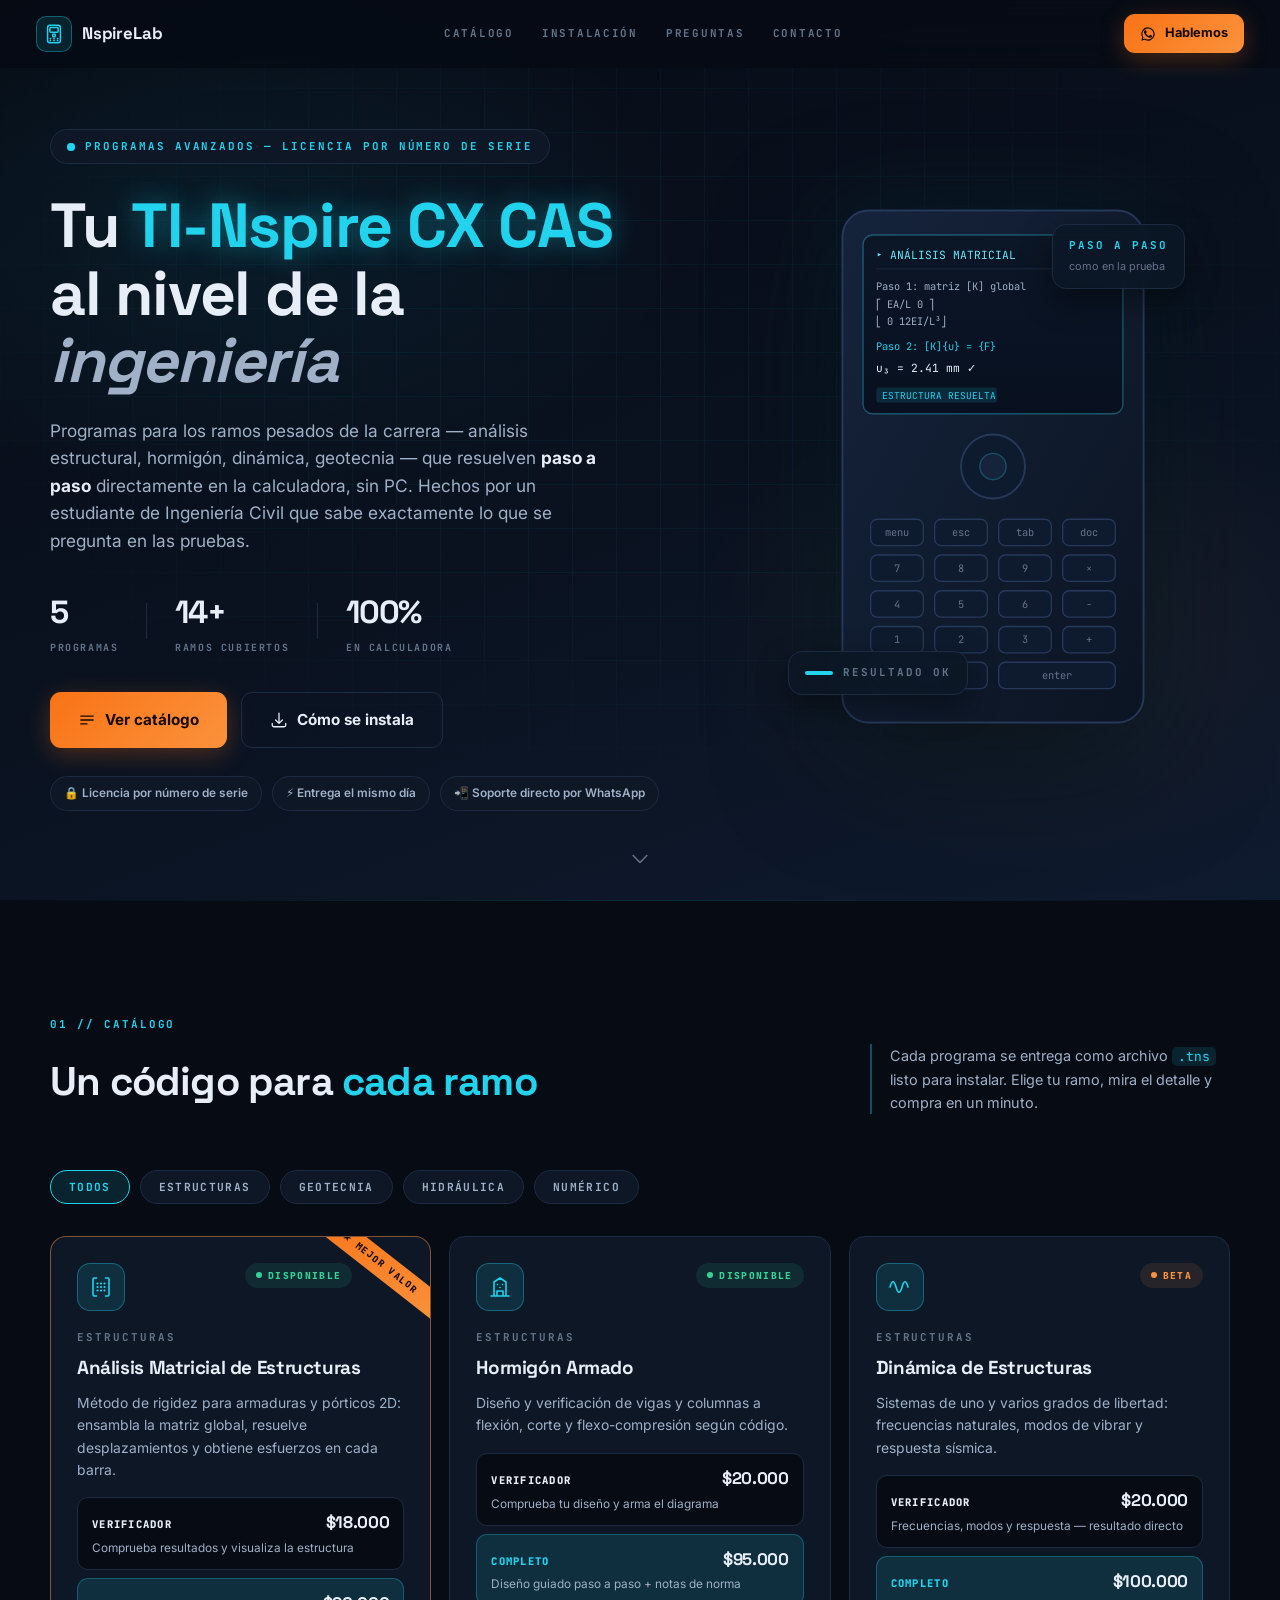
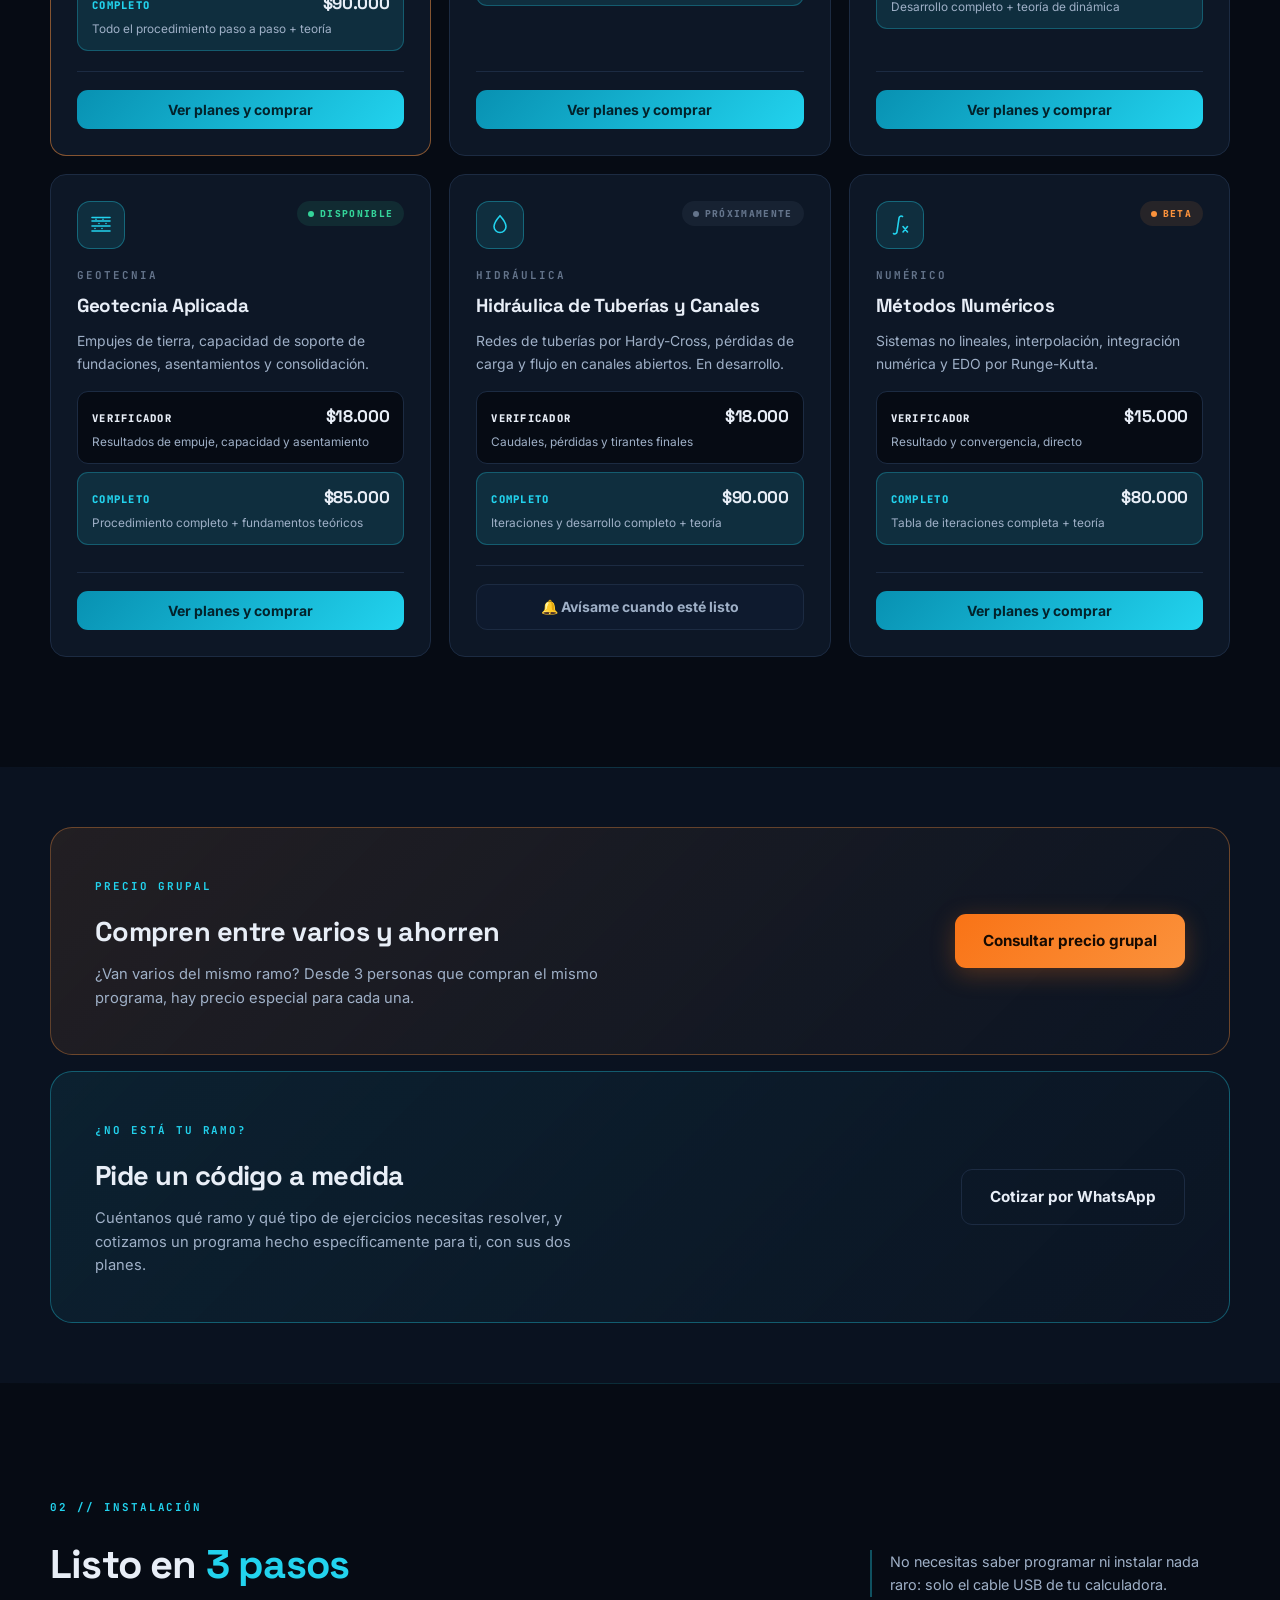
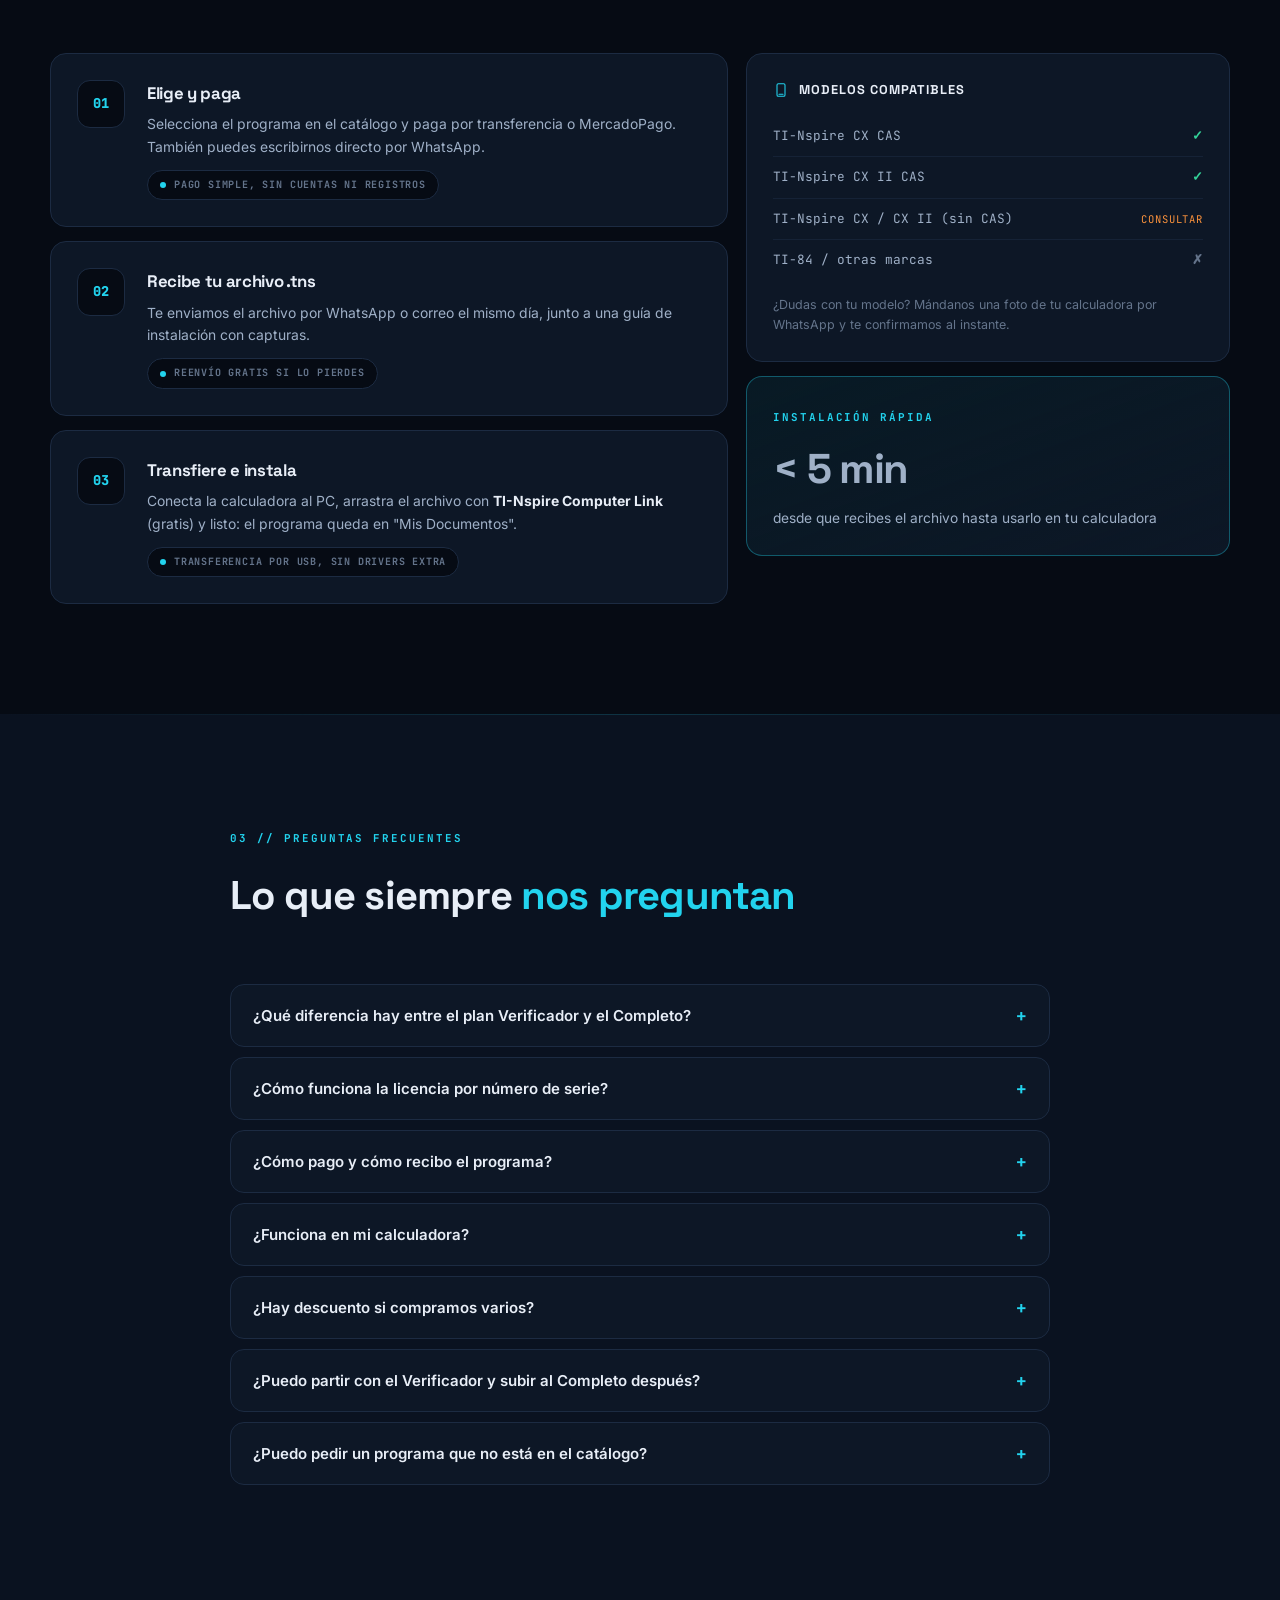
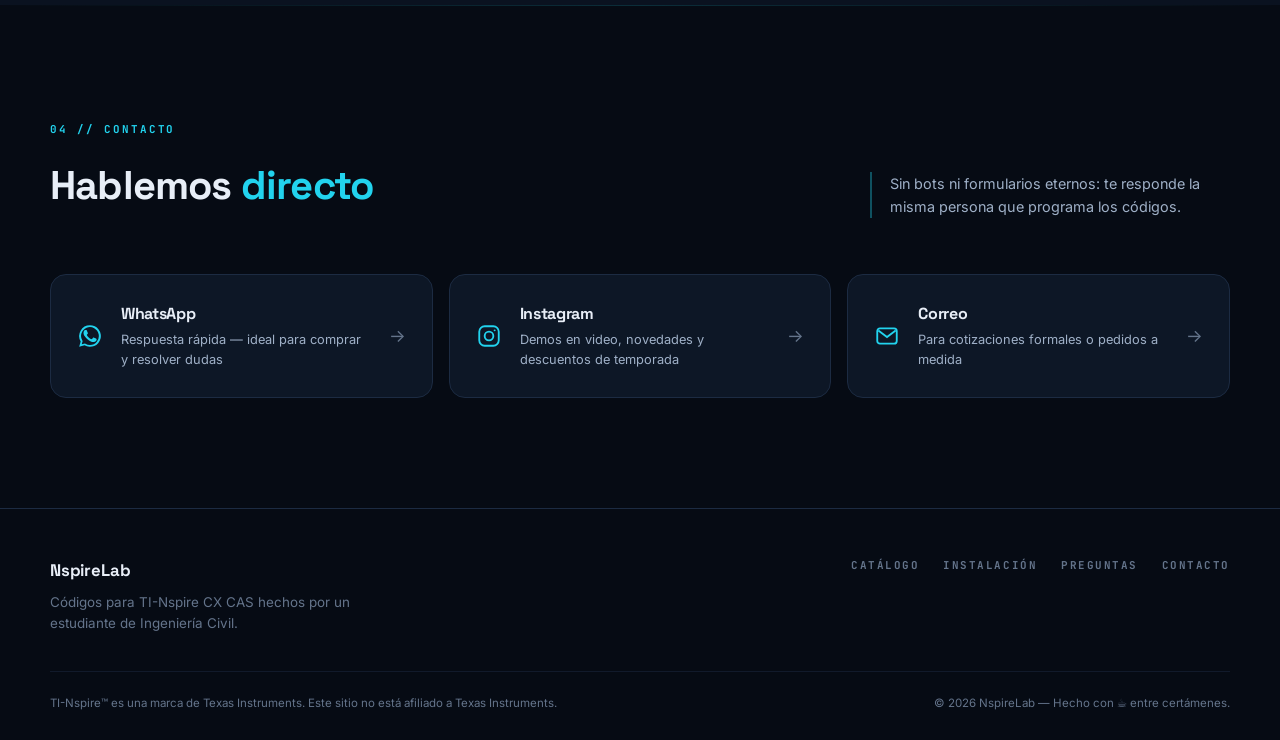
==== commit 2efa3029: "Modelo de dos niveles, temas avanzados, licencia por serie y descuento grupal Co-Authored-By: Claude" ====
--- a/NspireLab.html
+++ b/NspireLab.html
@@ -755,6 +755,112 @@
 .reveal { opacity: 0; transform: translateY(22px); transition: opacity 0.6s ease, transform 0.6s ease; }
 .reveal.visible { opacity: 1; transform: none; }
 
+/* ---------- niveles en la tarjeta ---------- */
+.niveles-mini { display: grid; gap: 8px; margin-bottom: 20px; }
+.nivel-mini {
+  background: var(--bg-0);
+  border: 1px solid var(--border);
+  border-radius: 11px;
+  padding: 11px 14px;
+}
+.nivel-mini:last-child { border-color: rgba(34, 211, 238, 0.28); background: var(--cyan-soft); }
+.nivel-mini-head { display: flex; align-items: baseline; justify-content: space-between; gap: 10px; }
+.nivel-name {
+  font-family: var(--font-mono);
+  font-size: 0.66rem;
+  font-weight: 800;
+  text-transform: uppercase;
+  letter-spacing: 0.12em;
+  color: var(--text-1);
+}
+.nivel-mini:last-child .nivel-name { color: var(--cyan); }
+.nivel-price { font-family: var(--font-display); font-weight: 700; font-size: 1.05rem; letter-spacing: -0.02em; }
+.nivel-price .price-before { font-size: 0.72rem; margin-right: 6px; }
+.nivel-tag { font-size: 0.74rem; color: var(--text-2); margin-top: 3px; }
+.product-actions .full, .product-actions .btn.full { grid-column: 1 / -1; width: 100%; }
+.product-actions { grid-template-columns: 1fr; }
+
+/* ---------- planes en el modal ---------- */
+.plan-grid {
+  display: grid;
+  grid-template-columns: 1fr 1fr;
+  gap: 14px;
+  margin-bottom: 22px;
+}
+.plan-card {
+  background: var(--card);
+  border: 1px solid var(--border);
+  border-radius: 16px;
+  padding: 22px;
+  display: flex;
+  flex-direction: column;
+}
+.plan-premium {
+  border-color: rgba(34, 211, 238, 0.4);
+  background: linear-gradient(165deg, rgba(34, 211, 238, 0.07), var(--card));
+  position: relative;
+}
+.plan-premium::after {
+  content: "RECOMENDADO";
+  position: absolute;
+  top: -9px; right: 16px;
+  background: var(--cyan);
+  color: var(--bg-0);
+  font-family: var(--font-mono);
+  font-size: 0.55rem;
+  font-weight: 800;
+  letter-spacing: 0.1em;
+  padding: 3px 10px;
+  border-radius: 999px;
+}
+.plan-head { margin-bottom: 14px; }
+.plan-name {
+  font-family: var(--font-mono);
+  font-size: 0.74rem;
+  font-weight: 800;
+  text-transform: uppercase;
+  letter-spacing: 0.14em;
+  color: var(--cyan);
+  display: block;
+}
+.plan-tag { font-size: 0.82rem; color: var(--text-2); margin-top: 5px; }
+.plan-price { display: flex; align-items: baseline; gap: 8px; flex-wrap: wrap; margin-bottom: 16px; }
+.plan-price .price { font-family: var(--font-display); font-size: 1.7rem; font-weight: 700; letter-spacing: -0.03em; }
+.plan-feats { list-style: none; display: grid; gap: 9px; margin-bottom: 20px; flex: 1; }
+.plan-feats li { font-size: 0.83rem; color: var(--text-2); display: flex; gap: 9px; align-items: baseline; }
+.plan-feats li::before { content: "✓"; color: var(--green); font-weight: 800; flex-shrink: 0; }
+
+.serie-note {
+  display: flex;
+  gap: 13px;
+  align-items: flex-start;
+  background: rgba(34, 211, 238, 0.06);
+  border: 1px solid rgba(34, 211, 238, 0.25);
+  border-radius: 13px;
+  padding: 15px 17px;
+  margin-bottom: 24px;
+  font-size: 0.85rem;
+  color: var(--text-2);
+}
+.serie-note strong { color: var(--text-1); }
+.serie-ico { font-size: 1.1rem; line-height: 1.2; }
+.modal-grupal {
+  font-size: 0.84rem;
+  color: var(--text-2);
+  background: var(--bg-2);
+  border: 1px dashed var(--border);
+  border-radius: 11px;
+  padding: 13px 16px;
+  margin-bottom: 24px;
+}
+
+/* ---------- banda grupal ---------- */
+.banner-grupal {
+  background: linear-gradient(135deg, rgba(251, 146, 60, 0.1), rgba(13, 23, 38, 0.6));
+  border-color: rgba(251, 146, 60, 0.35);
+  margin-bottom: 16px;
+}
+
 /* ---------- responsive ---------- */
 @media (max-width: 920px) {
   .hero-inner { grid-template-columns: 1fr; }
@@ -764,6 +870,9 @@
   .float-bl { left: -18%; }
   .how-grid { grid-template-columns: 1fr; }
   #header nav { display: none; }
+}
+@media (max-width: 640px) {
+  .plan-grid { grid-template-columns: 1fr; }
 }
 @media (max-width: 560px) {
   .float-card { display: none; }
@@ -812,7 +921,7 @@
           <span class="mono-tag" id="hero-badge">Catálogo en crecimiento — nuevos códigos cada semestre</span>
         </div>
         <h1 class="reveal">Tu <span class="accent glow">TI-Nspire CX CAS</span><br/>al nivel de la <span class="thin">ingeniería</span></h1>
-        <p class="hero-sub reveal">Programas que resuelven <strong>paso a paso</strong> los problemas de tus ramos — cálculo, álgebra lineal, estática y más — directamente en la calculadora, sin PC. Hechos por un estudiante de Ingeniería Civil que sabe exactamente lo que se pregunta en las pruebas.</p>
+        <p class="hero-sub reveal">Programas para los ramos pesados de la carrera — análisis estructural, hormigón, dinámica, geotecnia — que resuelven <strong>paso a paso</strong> directamente en la calculadora, sin PC. Hechos por un estudiante de Ingeniería Civil que sabe exactamente lo que se pregunta en las pruebas.</p>
         <div class="hero-stats reveal">
           <div class="stat"><p class="stat-num" id="stat-programas">—</p><p class="stat-label">Programas</p></div>
           <div class="stat-div"></div>
@@ -831,9 +940,9 @@
           </a>
         </div>
         <div class="trust-row reveal">
+          <span class="trust-chip">🔒 Licencia por número de serie</span>
           <span class="trust-chip">⚡ Entrega el mismo día</span>
           <span class="trust-chip">📲 Soporte directo por WhatsApp</span>
-          <span class="trust-chip">🔁 Reenvío gratis si pierdes el archivo</span>
         </div>
       </div>
 
@@ -852,15 +961,15 @@
             <rect x="10" y="8" width="320" height="544" rx="28" fill="url(#bodyGrad)" stroke="#27395a" stroke-width="2"/>
             <rect x="32" y="34" width="276" height="190" rx="10" fill="url(#screenGrad)" stroke="#2dd4ee55" stroke-width="1.5"/>
             <!-- pantalla -->
-            <text x="46" y="60" class="scr mono" fill="#67e8f9" font-size="12">▸ ALGEBRA LINEAL v1.2</text>
+            <text x="46" y="60" class="scr mono" fill="#67e8f9" font-size="12">▸ ANÁLISIS MATRICIAL</text>
             <line x1="46" y1="70" x2="294" y2="70" stroke="#1c2b42" stroke-width="1"/>
-            <text x="46" y="92" class="scr mono" fill="#9fb0c7" font-size="11">Paso 1:  F2 ← F2 − 2·F1</text>
-            <text x="46" y="112" class="scr mono" fill="#9fb0c7" font-size="11">⎡ 1  2 │ 5 ⎤</text>
-            <text x="46" y="130" class="scr mono" fill="#9fb0c7" font-size="11">⎣ 0 −3 │−4 ⎦</text>
-            <text x="46" y="156" class="scr mono" fill="#22d3ee" font-size="11">Paso 2:  F2 ← F2 ÷ −3</text>
-            <text x="46" y="180" class="scr mono" fill="#e8eef7" font-size="12">x = 7/3,  y = 4/3  ✓</text>
-            <rect x="46" y="196" width="120" height="16" rx="3" fill="#22d3ee22"/>
-            <text x="52" y="208" class="scr mono" fill="#22d3ee" font-size="10">SOLUCIÓN LISTA</text>
+            <text x="46" y="92" class="scr mono" fill="#9fb0c7" font-size="11">Paso 1: matriz [K] global</text>
+            <text x="46" y="112" class="scr mono" fill="#9fb0c7" font-size="11">⎡ EA/L   0   ⎤</text>
+            <text x="46" y="130" class="scr mono" fill="#9fb0c7" font-size="11">⎣  0   12EI/L³⎦</text>
+            <text x="46" y="156" class="scr mono" fill="#22d3ee" font-size="11">Paso 2: [K]{u} = {F}</text>
+            <text x="46" y="180" class="scr mono" fill="#e8eef7" font-size="12">u₃ = 2.41 mm  ✓</text>
+            <rect x="46" y="196" width="128" height="16" rx="3" fill="#22d3ee22"/>
+            <text x="52" y="208" class="scr mono" fill="#22d3ee" font-size="10">ESTRUCTURA RESUELTA</text>
             <!-- touchpad -->
             <circle cx="170" cy="280" r="34" fill="#0e1a2e" stroke="#27395a" stroke-width="2"/>
             <circle cx="170" cy="280" r="14" fill="#15233b" stroke="#2dd4ee44" stroke-width="1.5"/>
@@ -911,16 +1020,24 @@
     </div>
   </section>
 
-  <!-- ============ A MEDIDA ============ -->
+  <!-- ============ GRUPAL + A MEDIDA ============ -->
   <section id="a-medida" class="section slim">
     <div class="section-inner">
+      <div class="banner banner-grupal reveal" id="grupal-bloque">
+        <div>
+          <span class="mono-tag accent">PRECIO GRUPAL</span>
+          <h3>Compren entre varios y ahorren</h3>
+          <p id="grupal-texto">¿Van varios del mismo ramo? Desde 3 personas que compran el mismo programa, hay precio especial para cada una.</p>
+        </div>
+        <a class="btn btn-cta btn-lg" id="grupal-cta" href="#" target="_blank" rel="noopener">Consultar precio grupal</a>
+      </div>
       <div class="banner reveal">
         <div>
           <span class="mono-tag accent">¿NO ESTÁ TU RAMO?</span>
           <h3>Pide un código a medida</h3>
-          <p>Cuéntanos qué ramo y qué tipo de ejercicios necesitas resolver, y cotizamos un programa hecho específicamente para ti.</p>
+          <p>Cuéntanos qué ramo y qué tipo de ejercicios necesitas resolver, y cotizamos un programa hecho específicamente para ti, con sus dos planes.</p>
         </div>
-        <a class="btn btn-cta btn-lg" data-whatsapp="Hola! Quiero cotizar un código a medida para la TI-Nspire. El ramo es: " href="#" target="_blank" rel="noopener">Cotizar por WhatsApp</a>
+        <a class="btn btn-outline btn-lg" data-whatsapp="Hola! Quiero cotizar un código a medida para la TI-Nspire. El ramo es: " href="#" target="_blank" rel="noopener">Cotizar por WhatsApp</a>
       </div>
     </div>
   </section>
@@ -1076,7 +1193,7 @@
   email: "hola@nspirelab.cl",
 
   // Texto del badge del hero (la "pastilla" sobre el título)
-  heroBadge: "Catálogo en crecimiento — nuevos códigos cada semestre",
+  heroBadge: "Programas avanzados — licencia por número de serie",
 
   // ID de un video de YouTube para mostrar en el hero EN VEZ de la
   // calculadora dibujada. Ejemplo: "UJuCrWxkw9I". Vacío = calculadora.
@@ -1084,241 +1201,343 @@
 
   // Moneda mostrada junto al precio
   moneda: "CLP",
+
+  // Cada programa se entrega activado SOLO para el número de serie de la
+  // calculadora del comprador. Si es true, los mensajes de compra piden el
+  // serie y se muestra el aviso en el sitio.
+  licenciaPorSerie: true,
+
+  // Descuento por grupo (varias personas que compran el MISMO programa).
+  // Pon activo: false para ocultarlo.
+  descuentoGrupal: {
+    activo: true,
+    minPersonas: 3,
+    texto: "¿Van varios del mismo ramo? Desde 3 personas que compran el mismo programa, hay precio especial para cada una.",
+  },
 };
 
 /* Preguntas frecuentes — agrega, edita o elimina libremente */
 const FAQ = [
   {
+    q: "¿Qué diferencia hay entre el plan Verificador y el Completo?",
+    a: "El Verificador resuelve el problema y te muestra el resultado final y los gráficos, ideal para comprobar lo que ya hiciste a mano o en un software. El Completo te muestra TODO el procedimiento paso a paso, con las fórmulas aplicadas y notas teóricas — sirve para aprender y resolver de cero, como si tuvieras la pauta del profesor adentro de la calculadora.",
+  },
+  {
+    q: "¿Cómo funciona la licencia por número de serie?",
+    a: "Cada programa se activa exclusivamente para la calculadora del comprador. Al comprar nos das el número de serie de tu TI-Nspire CX CAS (lo encuentras en Ajustes → Estado), y el programa solo funcionará en ese equipo. Es la garantía de que tu copia es única y de que estás comprando original.",
+  },
+  {
     q: "¿Cómo pago y cómo recibo el programa?",
-    a: "Puedes pagar por transferencia bancaria o MercadoPago. Apenas se confirma el pago te enviamos el archivo .tns por WhatsApp o correo, junto con la guía de instalación. Normalmente demora menos de una hora.",
+    a: "Puedes pagar por transferencia o MercadoPago. Apenas se confirma el pago y con tu número de serie, te enviamos el archivo .tns ya activado por WhatsApp o correo, junto con la guía de instalación. Normalmente el mismo día.",
   },
   {
     q: "¿Funciona en mi calculadora?",
-    a: "Los programas están hechos y probados en la TI-Nspire CX CAS y funcionan también en la CX II CAS. Si tienes un modelo sin CAS (CX o CX II normal), escríbenos antes de comprar: algunos programas funcionan igual y otros necesitan el motor CAS.",
+    a: "Los programas están hechos y probados en la TI-Nspire CX CAS y la CX II CAS. Si tienes un modelo sin CAS, escríbenos antes de comprar: la mayoría de estos programas usan el motor CAS para el cálculo simbólico.",
   },
   {
-    q: "¿Necesito saber programar para usarlos?",
-    a: "Para nada. Los programas tienen menús simples: eliges el tipo de problema, ingresas los datos y te muestra el desarrollo paso a paso. Si sabes usar tu calculadora, sabes usar estos programas.",
+    q: "¿Hay descuento si compramos varios?",
+    a: "Sí. Si son 3 o más personas comprando el mismo programa (típico entre compañeros de un ramo), hay precio especial para cada una. Escríbenos por WhatsApp con cuántos son y qué programa quieren.",
   },
   {
-    q: "¿Qué pasa si se me borra el archivo o cambio de calculadora?",
-    a: "Te lo reenviamos gratis, las veces que sea necesario. Guarda nuestro contacto y listo.",
-  },
-  {
-    q: "¿Los programas se actualizan?",
-    a: "Sí. Cuando un programa mejora (más tipos de ejercicios, correcciones, interfaz), todos los que lo compraron reciben la nueva versión gratis.",
+    q: "¿Puedo partir con el Verificador y subir al Completo después?",
+    a: "Claro. Si compraste el Verificador y luego quieres el Completo del mismo programa, pagas solo la diferencia. Escríbenos y lo gestionamos.",
   },
   {
     q: "¿Puedo pedir un programa que no está en el catálogo?",
-    a: "¡Sí! Esa es nuestra especialidad. Cuéntanos el ramo y mándanos fotos de guías o pruebas tipo, y cotizamos un programa a medida. Los pedidos a medida suelen estar listos en 1 a 2 semanas.",
+    a: "Sí, es parte de lo que hacemos. Cuéntanos el ramo y mándanos fotos de guías o pruebas tipo, y cotizamos un programa a medida con sus dos planes.",
   },
 ];
 
 </script>
 <script>
 /* ============================================================
-   CATÁLOGO DE PRODUCTOS — AGREGA TUS CÓDIGOS AQUÍ
-   Cada producto es un bloque { ... }. Copia uno, pégalo y edítalo.
-
-   Campos:
-   - id:               identificador único, sin espacios (ej: "calculo-2")
+   CATÁLOGO DE PROGRAMAS — AGREGA TUS CÓDIGOS AQUÍ
+   Cada programa tiene DOS NIVELES (planes):
+     - "verificador": solo comprueba y visualiza el resultado.  (más barato)
+     - "completo":    procedimiento paso a paso + notas teóricas. (premium)
+
+   Copia un bloque { ... }, pégalo y edítalo. Campos:
+   - id:               identificador único, sin espacios (ej: "matricial")
    - nombre:           nombre comercial del programa
    - categoria:        agrupa los filtros del catálogo (usa pocas, repítelas)
    - estado:           "disponible" | "beta" | "proximamente"
-   - precio:           número, en pesos (sin puntos). 0 = "Gratis"
-   - precioAntes:      precio tachado para mostrar descuento, o null
-   - descripcionCorta: 1-2 líneas para la tarjeta del catálogo
-   - descripcionLarga: párrafo completo para la ventana de detalle
-   - caracteristicas:  lista de funciones (las 3 primeras salen en la tarjeta)
+   - descripcionCorta: 1-2 líneas para la tarjeta
+   - descripcionLarga: párrafo para la ventana de detalle
    - ramos:            en qué ramos/asignaturas sirve (chips en el detalle)
    - video:            ID de YouTube del demo (ej: "UJuCrWxkw9I"), o ""
-   - linkPago:         link de pago directo (MercadoPago, etc.). Si está
-                       vacío "", el botón Comprar abre WhatsApp con un
-                       mensaje listo para enviar.
-   - icono:            "estructura" | "matriz" | "integral" | "edo" |
-                       "fisica" | "material" | "suelo" | "pack"
-   - destacado:        true le pone la cinta "★ MEJOR VALOR"
+   - icono:            "matricial" | "hormigon" | "dinamica" | "geotecnia" |
+                       "hidraulica" | "numerico" | "estructura" | "material"
+   - destacado:        true le pone la cinta "★ DESTACADO"
+   - niveles:          los dos planes. Cada uno con:
+        tipo:           "verificador" o "completo"
+        nombre:         etiqueta del plan
+        tagline:        frase corta de qué hace ese plan
+        precio:         número en pesos (sin puntos)
+        precioAntes:    precio tachado (oferta) o null
+        caracteristicas: lista de lo que incluye ese plan
+        linkPago:       link de pago directo, o "" para ir a WhatsApp
    ============================================================ */
 
 const PRODUCTOS = [
   {
-    id: "calculo-total",
-    nombre: "Cálculo Total",
-    categoria: "Cálculo",
+    id: "matricial",
+    nombre: "Análisis Matricial de Estructuras",
+    categoria: "Estructuras",
     estado: "disponible",
-    precio: 9990,
-    precioAntes: null,
-    descripcionCorta: "Límites, derivadas e integrales resueltas paso a paso, con el desarrollo completo como lo pide el profesor.",
-    descripcionLarga: "El compañero perfecto para Cálculo I y II. Ingresas la función y el programa muestra el desarrollo completo: regla aplicada en cada paso, simplificaciones intermedias y resultado final. Incluye módulos de optimización, razones de cambio y análisis de funciones (máximos, mínimos, inflexión).",
-    caracteristicas: [
-      "Derivadas paso a paso (cadena, producto, cociente)",
-      "Integrales por sustitución y por partes con desarrollo",
-      "Límites con resolución de indeterminaciones",
-      "Optimización y razones de cambio guiadas",
-      "Análisis completo de funciones para gráficos",
-      "Menú simple en español",
+    descripcionCorta: "Método de rigidez para armaduras y pórticos 2D: ensambla la matriz global, resuelve desplazamientos y obtiene esfuerzos en cada barra.",
+    descripcionLarga: "El motor que está detrás de todo software estructural, ahora en tu calculadora. Defines nodos, barras, apoyos y cargas; el programa arma la matriz de rigidez de cada elemento, ensambla la matriz global, aplica condiciones de borde y resuelve el sistema para entregar desplazamientos nodales, reacciones y esfuerzos internos (N, V, M) de cada barra. Ideal para Análisis Estructural y como verificación de tareas hechas en SAP2000 o ETABS.",
+    ramos: ["Análisis Estructural", "Análisis Matricial", "Estructuras II"],
+    video: "",
+    icono: "matricial",
+    destacado: true,
+    niveles: [
+      {
+        tipo: "verificador",
+        nombre: "Verificador",
+        tagline: "Comprueba resultados y visualiza la estructura",
+        precio: 18000,
+        precioAntes: null,
+        caracteristicas: [
+          "Ingresas la estructura y entrega desplazamientos y reacciones finales",
+          "Dibuja la estructura deformada a escala",
+          "Esfuerzos N/V/M finales por barra",
+          "Perfecto para chequear lo que resolviste a mano o en software",
+        ],
+        linkPago: "",
+      },
+      {
+        tipo: "completo",
+        nombre: "Completo",
+        tagline: "Todo el procedimiento paso a paso + teoría",
+        precio: 90000,
+        precioAntes: null,
+        caracteristicas: [
+          "Matriz de rigidez de cada elemento mostrada y explicada",
+          "Ensamblaje de la matriz global paso a paso",
+          "Aplicación de condiciones de borde detallada",
+          "Resolución del sistema con desarrollo completo",
+          "Notas teóricas: convenciones, grados de libertad, hipótesis",
+          "Diagramas N/V/M acotados con valores críticos",
+        ],
+        linkPago: "",
+      },
     ],
-    ramos: ["Cálculo I", "Cálculo II", "Matemáticas para Ingeniería"],
-    video: "",
-    linkPago: "",
-    icono: "integral",
-    destacado: false,
   },
   {
-    id: "algebra-master",
-    nombre: "Álgebra Lineal Master",
-    categoria: "Álgebra",
+    id: "hormigon-armado",
+    nombre: "Hormigón Armado",
+    categoria: "Estructuras",
     estado: "disponible",
-    precio: 9990,
-    precioAntes: null,
-    descripcionCorta: "Gauss paso a paso, inversas, determinantes, valores y vectores propios — con cada operación de fila a la vista.",
-    descripcionLarga: "Todo el álgebra lineal del semestre en un solo programa. La estrella es el escalonamiento de Gauss-Jordan mostrando cada operación de fila (F2 ← F2 − 2·F1) tal como hay que escribirlas en la prueba. Además: inversa por cofactores y por Gauss, determinantes con desarrollo, independencia lineal, y valores/vectores propios con su polinomio característico.",
-    caracteristicas: [
-      "Gauss-Jordan mostrando cada operación de fila",
-      "Sistemas de ecuaciones con clasificación de soluciones",
-      "Inversa y determinante con desarrollo",
-      "Valores y vectores propios + polinomio característico",
-      "Bases, dimensión e independencia lineal",
-      "Producto cruz, proyecciones y Gram-Schmidt",
+    descripcionCorta: "Diseño y verificación de vigas y columnas a flexión, corte y flexo-compresión según código.",
+    descripcionLarga: "Diseño de elementos de hormigón armado para el ramo más temido: vigas a flexión simple y doble armadura, verificación a corte y diseño de estribos, columnas a flexo-compresión con diagrama de interacción, y control de cuantías mínimas y máximas. Trabaja con los parámetros de la norma (f'c, fy, factores de reducción) que puedes ajustar.",
+    ramos: ["Hormigón Armado", "Diseño Estructural"],
+    video: "",
+    icono: "hormigon",
+    destacado: false,
+    niveles: [
+      {
+        tipo: "verificador",
+        nombre: "Verificador",
+        tagline: "Comprueba tu diseño y arma el diagrama",
+        precio: 20000,
+        precioAntes: null,
+        caracteristicas: [
+          "Ingresas geometría y armadura y entrega si cumple o no",
+          "Momento y corte resistente final",
+          "Diagrama de interacción de la columna dibujado",
+          "Para validar diseños hechos a mano",
+        ],
+        linkPago: "",
+      },
+      {
+        tipo: "completo",
+        nombre: "Completo",
+        tagline: "Diseño guiado paso a paso + notas de norma",
+        precio: 95000,
+        precioAntes: null,
+        caracteristicas: [
+          "Cálculo del bloque de compresiones paso a paso",
+          "Diseño de armadura a flexión con verificación de cuantías",
+          "Diseño de estribos a corte con separaciones",
+          "Construcción del diagrama de interacción punto a punto",
+          "Notas teóricas y referencia a artículos de la norma",
+          "Casos de doble armadura y secciones T",
+        ],
+        linkPago: "",
+      },
     ],
-    ramos: ["Álgebra Lineal", "Álgebra II"],
-    video: "",
-    linkPago: "",
-    icono: "matriz",
-    destacado: false,
   },
   {
-    id: "edo-solver",
-    nombre: "EDO Solver",
-    categoria: "Cálculo",
-    estado: "disponible",
-    precio: 11990,
-    precioAntes: null,
-    descripcionCorta: "Ecuaciones diferenciales ordinarias clasificadas y resueltas con el método correcto, paso a paso.",
-    descripcionLarga: "Identifica automáticamente el tipo de EDO (variables separables, lineal de primer orden, exacta, Bernoulli, homogénea, segundo orden a coeficientes constantes) y la resuelve mostrando el método completo: factor integrante, ecuación característica, solución homogénea + particular. Incluye problemas de aplicación: mezclas, enfriamiento de Newton y circuitos RL/RC.",
-    caracteristicas: [
-      "Clasificación automática del tipo de EDO",
-      "Primer orden: separables, lineales, exactas, Bernoulli",
-      "Segundo orden: coeficientes constantes y Cauchy-Euler",
-      "Coeficientes indeterminados y variación de parámetros",
-      "Aplicaciones: mezclas, enfriamiento, circuitos",
-      "Condiciones iniciales y solución particular",
+    id: "dinamica",
+    nombre: "Dinámica de Estructuras",
+    categoria: "Estructuras",
+    estado: "beta",
+    descripcionCorta: "Sistemas de uno y varios grados de libertad: frecuencias naturales, modos de vibrar y respuesta sísmica.",
+    descripcionLarga: "Para cursos de Dinámica e Ingeniería Sísmica. Resuelve sistemas de 1 GDL (vibración libre y forzada, amortiguamiento) y de múltiples GDL: matrices de masa y rigidez, problema de valores propios para frecuencias y modos, y análisis modal espectral con un espectro de diseño. Una herramienta que normalmente exige un PC, en la calculadora.",
+    ramos: ["Dinámica de Estructuras", "Ingeniería Sísmica"],
+    video: "",
+    icono: "dinamica",
+    destacado: false,
+    niveles: [
+      {
+        tipo: "verificador",
+        nombre: "Verificador",
+        tagline: "Frecuencias, modos y respuesta — resultado directo",
+        precio: 20000,
+        precioAntes: null,
+        caracteristicas: [
+          "Entrega frecuencias y períodos naturales",
+          "Dibuja las formas modales",
+          "Respuesta máxima por análisis modal espectral",
+          "Para verificar resultados de cursos o software",
+        ],
+        linkPago: "",
+      },
+      {
+        tipo: "completo",
+        nombre: "Completo",
+        tagline: "Desarrollo completo + teoría de dinámica",
+        precio: 100000,
+        precioAntes: null,
+        caracteristicas: [
+          "Armado de matrices de masa y rigidez explicado",
+          "Problema de valores propios paso a paso",
+          "Normalización de modos y matriz modal",
+          "Combinación modal (SRSS / CQC) detallada",
+          "Notas teóricas: amortiguamiento, participación modal",
+          "Casos de 1 GDL: libre, forzada y resonancia",
+        ],
+        linkPago: "",
+      },
     ],
-    ramos: ["Ecuaciones Diferenciales", "Cálculo III"],
-    video: "",
-    linkPago: "",
-    icono: "edo",
-    destacado: false,
   },
   {
-    id: "estatica-2d",
-    nombre: "Estática 2D Pro",
-    categoria: "Estructuras",
+    id: "geotecnia",
+    nombre: "Geotecnia Aplicada",
+    categoria: "Geotecnia",
     estado: "disponible",
-    precio: 14990,
-    precioAntes: null,
-    descripcionCorta: "Reacciones de apoyo, armaduras y diagramas de esfuerzo interno (N, V, M) directo en la calculadora.",
-    descripcionLarga: "Resuelve los clásicos de Estática: equilibrio de partículas y cuerpos rígidos, reacciones en vigas con todo tipo de apoyos y cargas (puntuales, distribuidas uniformes y triangulares, momentos), armaduras por método de nodos y secciones, y diagramas de fuerza axial, corte y momento flector con los valores críticos marcados.",
-    caracteristicas: [
-      "Reacciones de apoyo con ecuaciones de equilibrio a la vista",
-      "Cargas puntuales, distribuidas y momentos aplicados",
-      "Armaduras por método de nodos y de secciones",
-      "Diagramas N / V / M con valores máximos",
-      "Centroides y momentos de inercia de áreas compuestas",
-      "Roce estático y poleas",
+    descripcionCorta: "Empujes de tierra, capacidad de soporte de fundaciones, asentamientos y consolidación.",
+    descripcionLarga: "Los cálculos clásicos de Mecánica de Suelos II y Fundaciones: empujes activo y pasivo (Rankine y Coulomb) sobre muros, capacidad de soporte por Terzaghi y Meyerhof, asentamientos elásticos e inmediatos, y consolidación primaria con tiempo. Con manejo de napa freática y estratos.",
+    ramos: ["Mecánica de Suelos", "Fundaciones", "Geotecnia"],
+    video: "",
+    icono: "geotecnia",
+    destacado: false,
+    niveles: [
+      {
+        tipo: "verificador",
+        nombre: "Verificador",
+        tagline: "Resultados de empuje, capacidad y asentamiento",
+        precio: 18000,
+        precioAntes: null,
+        caracteristicas: [
+          "Empuje total y punto de aplicación",
+          "Capacidad de soporte admisible",
+          "Asentamiento total y tiempo de consolidación",
+          "Diagrama de presiones dibujado",
+        ],
+        linkPago: "",
+      },
+      {
+        tipo: "completo",
+        nombre: "Completo",
+        tagline: "Procedimiento completo + fundamentos teóricos",
+        precio: 85000,
+        precioAntes: null,
+        caracteristicas: [
+          "Coeficientes de empuje calculados paso a paso",
+          "Capacidad por Terzaghi y Meyerhof con factores",
+          "Asentamiento por estratos detallado",
+          "Curva de consolidación y grado de avance",
+          "Notas teóricas: tensiones efectivas, napa, hipótesis",
+        ],
+        linkPago: "",
+      },
     ],
-    ramos: ["Estática", "Mecánica I", "Análisis Estructural"],
-    video: "",
-    linkPago: "",
-    icono: "estructura",
-    destacado: false,
   },
   {
-    id: "fisica-mecanica",
-    nombre: "Física Mecánica Kit",
-    categoria: "Física",
-    estado: "beta",
-    precio: 8990,
-    precioAntes: null,
-    descripcionCorta: "Cinemática, dinámica, trabajo-energía y momentum con fórmulas seleccionadas automáticamente.",
-    descripcionLarga: "Le das los datos que tienes y el programa identifica qué fórmulas aplican, despeja la incógnita y muestra el reemplazo numérico completo. Cubre cinemática 1D/2D, proyectiles, leyes de Newton con planos inclinados y roce, trabajo y energía, y choques en una dimensión.",
-    caracteristicas: [
-      "Cinemática 1D y 2D con selección automática de fórmula",
-      "Lanzamiento de proyectiles completo",
-      "Newton: planos inclinados, roce, poleas",
-      "Trabajo, energía y potencia",
-      "Momentum y choques elásticos/inelásticos",
+    id: "hidraulica",
+    nombre: "Hidráulica de Tuberías y Canales",
+    categoria: "Hidráulica",
+    estado: "proximamente",
+    descripcionCorta: "Redes de tuberías por Hardy-Cross, pérdidas de carga y flujo en canales abiertos. En desarrollo.",
+    descripcionLarga: "En desarrollo: pérdidas de carga por fricción (Darcy-Weisbach y Hazen-Williams), balance de redes de tuberías por el método de Hardy-Cross, y flujo en canales abiertos (energía específica, resalto hidráulico, flujo gradualmente variado). Avísanos si lo quieres y te escribimos apenas esté listo, con precio de lanzamiento para los primeros.",
+    ramos: ["Hidráulica", "Mecánica de Fluidos II"],
+    video: "",
+    icono: "hidraulica",
+    destacado: false,
+    niveles: [
+      {
+        tipo: "verificador",
+        nombre: "Verificador",
+        tagline: "Caudales, pérdidas y tirantes finales",
+        precio: 18000,
+        precioAntes: null,
+        caracteristicas: [
+          "Pérdida de carga total de la conducción",
+          "Caudales balanceados de la red",
+          "Tirante crítico y normal en canales",
+          "Para chequear tus cálculos",
+        ],
+        linkPago: "",
+      },
+      {
+        tipo: "completo",
+        nombre: "Completo",
+        tagline: "Iteraciones y desarrollo completo + teoría",
+        precio: 90000,
+        precioAntes: null,
+        caracteristicas: [
+          "Iteraciones de Hardy-Cross mostradas una a una",
+          "Cálculo del factor de fricción paso a paso",
+          "Energía específica y resalto hidráulico desarrollados",
+          "Notas teóricas: regímenes de flujo, número de Froude",
+        ],
+        linkPago: "",
+      },
     ],
-    ramos: ["Física I", "Mecánica"],
-    video: "",
-    linkPago: "",
-    icono: "fisica",
-    destacado: false,
   },
   {
-    id: "resistencia-materiales",
-    nombre: "Resistencia de Materiales",
-    categoria: "Estructuras",
+    id: "metodos-numericos",
+    nombre: "Métodos Numéricos",
+    categoria: "Numérico",
     estado: "beta",
-    precio: 12990,
-    precioAntes: null,
-    descripcionCorta: "Esfuerzos axiales, torsión, flexión, círculo de Mohr y deflexión de vigas paso a paso.",
-    descripcionLarga: "El ramo que más cuesta, resuelto con calma: esfuerzo y deformación axial (incluyendo barras compuestas y térmica), torsión en ejes, esfuerzos por flexión y corte transversal, transformación de esfuerzos con círculo de Mohr dibujado en pantalla, y deflexión de vigas por integración doble y superposición.",
-    caracteristicas: [
-      "Esfuerzo-deformación axial y barras compuestas",
-      "Torsión en ejes circulares con ángulo de giro",
-      "Flexión: esfuerzos normales y de corte",
-      "Círculo de Mohr dibujado con esfuerzos principales",
-      "Deflexión de vigas por doble integración",
+    descripcionCorta: "Sistemas no lineales, interpolación, integración numérica y EDO por Runge-Kutta.",
+    descripcionLarga: "El cajón de herramientas para Cálculo Numérico: raíces de ecuaciones (bisección, Newton-Raphson, punto fijo), sistemas lineales (Gauss, LU, Gauss-Seidel), interpolación y ajuste, integración numérica (trapecio, Simpson) y resolución de EDO por Euler y Runge-Kutta. Cada método mostrando su tabla de iteraciones.",
+    ramos: ["Cálculo Numérico", "Métodos Numéricos"],
+    video: "",
+    icono: "numerico",
+    destacado: false,
+    niveles: [
+      {
+        tipo: "verificador",
+        nombre: "Verificador",
+        tagline: "Resultado y convergencia, directo",
+        precio: 15000,
+        precioAntes: null,
+        caracteristicas: [
+          "Entrega la raíz / solución / integral final",
+          "Indica iteraciones y error alcanzado",
+          "Grafica la función y la solución",
+          "Para validar tus métodos rápido",
+        ],
+        linkPago: "",
+      },
+      {
+        tipo: "completo",
+        nombre: "Completo",
+        tagline: "Tabla de iteraciones completa + teoría",
+        precio: 80000,
+        precioAntes: null,
+        caracteristicas: [
+          "Tabla de iteraciones de cada método",
+          "Fórmula de recurrencia aplicada paso a paso",
+          "Análisis de error y criterio de convergencia",
+          "Notas teóricas de cada método y cuándo usarlo",
+          "Comparación entre métodos para el mismo problema",
+        ],
+        linkPago: "",
+      },
     ],
-    ramos: ["Resistencia de Materiales", "Mecánica de Sólidos"],
-    video: "",
-    linkPago: "",
-    icono: "material",
-    destacado: false,
-  },
-  {
-    id: "mecanica-suelos",
-    nombre: "Mecánica de Suelos",
-    categoria: "Estructuras",
-    estado: "proximamente",
-    precio: 12990,
-    precioAntes: null,
-    descripcionCorta: "Relaciones de fase, esfuerzos efectivos, consolidación y clasificación USCS. En desarrollo.",
-    descripcionLarga: "En desarrollo: relaciones peso-volumen con diagrama de fases, clasificación de suelos USCS y AASHTO, esfuerzos geostáticos y efectivos con napa freática, flujo de agua y consolidación. Avísanos si lo quieres y te escribimos apenas esté listo (los primeros en la lista tienen descuento de lanzamiento).",
-    caracteristicas: [
-      "Relaciones de fase (e, n, w, S, pesos específicos)",
-      "Clasificación USCS y AASHTO guiada",
-      "Esfuerzos totales, neutros y efectivos",
-      "Consolidación y asentamientos",
-    ],
-    ramos: ["Mecánica de Suelos", "Geotecnia"],
-    video: "",
-    linkPago: "",
-    icono: "suelo",
-    destacado: false,
-  },
-  {
-    id: "pack-civil",
-    nombre: "Pack Ingeniería Civil",
-    categoria: "Packs",
-    estado: "disponible",
-    precio: 39990,
-    precioAntes: 59940,
-    descripcionCorta: "Todos los códigos disponibles del catálogo + actualizaciones y códigos beta incluidos. El kit completo de la carrera.",
-    descripcionLarga: "Todos los programas disponibles del catálogo en una sola compra, con un 33% de descuento sobre el precio individual. Incluye también acceso anticipado a los programas en beta y a todos los que se publiquen mientras estés en la carrera. Una sola inversión para todos los ramos.",
-    caracteristicas: [
-      "Todos los códigos disponibles incluidos",
-      "Acceso anticipado a los programas beta",
-      "Códigos nuevos incluidos mientras estudias",
-      "Actualizaciones de por vida",
-      "Soporte prioritario por WhatsApp",
-    ],
-    ramos: ["Toda la carrera"],
-    video: "",
-    linkPago: "",
-    icono: "pack",
-    destacado: true,
   },
 ];
 
@@ -1349,32 +1568,39 @@
     proximamente: "Próximamente",
   };
 
+  const precioDesde = (p) => Math.min.apply(null, p.niveles.map((n) => n.precio));
+
   /* Iconos de producto (trazados estilo heroicons) */
   const ICONOS = {
-    integral:
+    matricial:
+      '<svg viewBox="0 0 24 24" fill="none" stroke="currentColor" stroke-width="1.6" width="24" height="24"><path stroke-linecap="round" d="M7.5 3H5.25A1.25 1.25 0 0 0 4 4.25v15.5C4 20.44 4.56 21 5.25 21H7.5M16.5 3h2.25C19.44 3 20 3.56 20 4.25v15.5c0 .69-.56 1.25-1.25 1.25H16.5"/><path stroke-linecap="round" d="M8.5 8.5h.01M12 8.5h.01M15.5 8.5h.01M8.5 12h.01M12 12h.01M15.5 12h.01M8.5 15.5h.01M12 15.5h.01M15.5 15.5h.01" stroke-width="2.2"/></svg>',
+    hormigon:
+      '<svg viewBox="0 0 24 24" fill="none" stroke="currentColor" stroke-width="1.6" width="24" height="24"><path stroke-linecap="round" stroke-linejoin="round" d="M3 21h18M6 21V7l6-4 6 4v14M9 21v-5h6v5M9.5 9.5h.01M14.5 9.5h.01M12 12.5h.01"/></svg>',
+    dinamica:
+      '<svg viewBox="0 0 24 24" fill="none" stroke="currentColor" stroke-width="1.6" width="24" height="24"><path stroke-linecap="round" stroke-linejoin="round" d="M2 12c2-7 4-7 6 0s4 7 6 0 4-7 6 0"/></svg>',
+    geotecnia:
+      '<svg viewBox="0 0 24 24" fill="none" stroke="currentColor" stroke-width="1.6" width="24" height="24"><path stroke-linecap="round" stroke-linejoin="round" d="M3 8h18M3 13h18M3 18h18M3 4.5h18"/><path stroke-linecap="round" d="M7 6.2v.01M14 6.2v.01M10 10.5v.01M17 10.5v.01M6 15.5v.01M13 15.5v.01"/></svg>',
+    hidraulica:
+      '<svg viewBox="0 0 24 24" fill="none" stroke="currentColor" stroke-width="1.6" width="24" height="24"><path stroke-linecap="round" stroke-linejoin="round" d="M12 2.7s6 6.6 6 10.8a6 6 0 0 1-12 0C6 9.3 12 2.7 12 2.7Z"/></svg>',
+    numerico:
       '<svg viewBox="0 0 24 24" fill="none" stroke="currentColor" stroke-width="1.6" width="24" height="24"><path stroke-linecap="round" d="M14.5 3.5c-1.2-.9-3-.4-3.4 1.2L8.9 19.3c-.4 1.6-2.2 2.1-3.4 1.2"/><path stroke-linecap="round" d="M15 13.5 19.5 19M19.5 13.5 15 19"/></svg>',
-    matriz:
-      '<svg viewBox="0 0 24 24" fill="none" stroke="currentColor" stroke-width="1.6" width="24" height="24"><path stroke-linecap="round" d="M7.5 3H5.25A1.25 1.25 0 0 0 4 4.25v15.5C4 20.44 4.56 21 5.25 21H7.5M16.5 3h2.25C19.44 3 20 3.56 20 4.25v15.5c0 .69-.56 1.25-1.25 1.25H16.5"/><path stroke-linecap="round" d="M8.5 8.5h.01M12 8.5h.01M15.5 8.5h.01M8.5 12h.01M12 12h.01M15.5 12h.01M8.5 15.5h.01M12 15.5h.01M15.5 15.5h.01" stroke-width="2.2"/></svg>',
-    edo:
-      '<svg viewBox="0 0 24 24" fill="none" stroke="currentColor" stroke-width="1.6" width="24" height="24"><path stroke-linecap="round" d="M3 17c3-9 6-9 9 0s6 9 9 0"/><path stroke-linecap="round" d="M3 7h4M5 5v4"/></svg>',
     estructura:
       '<svg viewBox="0 0 24 24" fill="none" stroke="currentColor" stroke-width="1.6" width="24" height="24"><path stroke-linecap="round" stroke-linejoin="round" d="M3 18h18M5 18V8l7-4 7 4v10M12 4v14M5 12h14M5 8l14 10M19 8 5 18"/></svg>',
-    fisica:
-      '<svg viewBox="0 0 24 24" fill="none" stroke="currentColor" stroke-width="1.6" width="24" height="24"><path stroke-linecap="round" stroke-linejoin="round" d="m3.75 13.5 10.5-11.25L12 10.5h8.25L9.75 21.75 12 13.5H3.75Z"/></svg>',
     material:
       '<svg viewBox="0 0 24 24" fill="none" stroke="currentColor" stroke-width="1.6" width="24" height="24"><path stroke-linecap="round" stroke-linejoin="round" d="m21 7.5-9-5.25L3 7.5m18 0-9 5.25m9-5.25v9l-9 5.25M3 7.5l9 5.25M3 7.5v9l9 5.25m0-9v9"/></svg>',
-    suelo:
-      '<svg viewBox="0 0 24 24" fill="none" stroke="currentColor" stroke-width="1.6" width="24" height="24"><path stroke-linecap="round" stroke-linejoin="round" d="M12 3 2.25 8.25 12 13.5l9.75-5.25L12 3ZM2.25 12.75 12 18l9.75-5.25M2.25 17.25 12 22.5l9.75-5.25"/></svg>',
-    pack:
-      '<svg viewBox="0 0 24 24" fill="none" stroke="currentColor" stroke-width="1.6" width="24" height="24"><path stroke-linecap="round" stroke-linejoin="round" d="m21 7.5-2.25-1.31M21 7.5v2.25m0-2.25-2.25 1.31M3 7.5l2.25-1.31M3 7.5l2.25 1.31M3 7.5v2.25m9 3 2.25-1.31M12 12.75l-2.25-1.31M12 12.75V15m0 6.75 2.25-1.31M12 21.75V19.5m0 2.25-2.25-1.31m0-16.875L12 2.25l2.25 1.313M21 14.25v2.25l-2.25 1.313m-13.5 0L3 16.5v-2.25"/></svg>',
   };
 
-  const iconoDe = (p) => ICONOS[p.icono] || ICONOS.pack;
+  const iconoDe = (p) => ICONOS[p.icono] || ICONOS.estructura;
 
   /* Mensaje de compra prellenado para WhatsApp */
-  const msgCompra = (p) =>
-    "Hola! Quiero comprar *" + p.nombre + "* (" + formatPrecio(p.precio) +
-    " " + CONFIG.moneda + ") para mi TI-Nspire. ¿Cómo pago? 🙌";
+  const msgCompra = (p, nivel) => {
+    let m =
+      "Hola! Quiero comprar *" + p.nombre + "* — plan *" + nivel.nombre +
+      "* (" + formatPrecio(nivel.precio) + " " + CONFIG.moneda + ").";
+    if (CONFIG.licenciaPorSerie)
+      m += " El número de serie de mi TI-Nspire CX CAS es: ____";
+    return m + " 🙌";
+  };
 
   const msgAviso = (p) =>
     "Hola! Avísame cuando *" + p.nombre + "* esté disponible para la TI-Nspire 👀";
@@ -1412,6 +1638,18 @@
     const ramos = new Set();
     PRODUCTOS.forEach((p) => p.ramos.forEach((r) => ramos.add(r)));
     $("#stat-ramos").textContent = ramos.size + "+";
+
+    // bloque de descuento grupal
+    const dg = CONFIG.descuentoGrupal;
+    const bloque = $("#grupal-bloque");
+    if (dg && dg.activo) {
+      $("#grupal-texto").textContent = dg.texto;
+      $("#grupal-cta").href = waLink(
+        "Hola! Somos un grupo del mismo ramo y queremos el mismo programa. ¿Cómo es el precio grupal?"
+      );
+    } else if (bloque) {
+      bloque.style.display = "none";
+    }
   }
 
   /* ---------- catálogo ---------- */
@@ -1436,27 +1674,27 @@
     );
   }
 
+  function nivelMini(n) {
+    const precioAntes = n.precioAntes
+      ? '<span class="price-before">' + formatPrecio(n.precioAntes) + "</span>"
+      : "";
+    return (
+      '<div class="nivel-mini">' +
+      '<div class="nivel-mini-head"><span class="nivel-name">' + n.nombre + "</span>" +
+      '<span class="nivel-price">' + precioAntes + formatPrecio(n.precio) + "</span></div>" +
+      '<p class="nivel-tag">' + n.tagline + "</p></div>"
+    );
+  }
+
   function cardProducto(p) {
-    const feats = p.caracteristicas.slice(0, 3)
-      .map((f) => "<li>" + f + "</li>").join("");
-    const masFeats = p.caracteristicas.length > 3
-      ? '<li class="more">y ' + (p.caracteristicas.length - 3) + " funciones más…</li>"
-      : "";
-
-    const precioAntes = p.precioAntes
-      ? '<span class="price-before">' + formatPrecio(p.precioAntes) + "</span>"
-      : "";
-
     let acciones;
     if (p.estado === "proximamente") {
       acciones =
         '<a class="btn btn-ghost full" target="_blank" rel="noopener" href="' +
         waLink(msgAviso(p)) + '">🔔 Avísame cuando esté listo</a>';
     } else {
-      const linkCompra = p.linkPago || waLink(msgCompra(p));
       acciones =
-        '<button class="btn btn-ghost" data-detalle="' + p.id + '">Ver detalle</button>' +
-        '<a class="btn btn-buy" target="_blank" rel="noopener" href="' + linkCompra + '">Comprar</a>';
+        '<button class="btn btn-buy full" data-detalle="' + p.id + '">Ver planes y comprar</button>';
     }
 
     return (
@@ -1468,11 +1706,8 @@
       '<span class="mono-tag product-cat">' + p.categoria + "</span>" +
       "<h3>" + p.nombre + "</h3>" +
       '<p class="product-desc">' + p.descripcionCorta + "</p>" +
-      '<ul class="product-feats">' + feats + masFeats + "</ul>" +
+      '<div class="niveles-mini">' + p.niveles.map(nivelMini).join("") + "</div>" +
       '<div class="product-bottom">' +
-      '<div class="price-row"><span class="price">' + formatPrecio(p.precio) + "</span>" +
-      precioAntes +
-      '<span class="price-note">' + CONFIG.moneda + " · pago único</span></div>" +
       '<div class="product-actions">' + acciones + "</div>" +
       "</div></article>"
     );
@@ -1490,6 +1725,27 @@
 
   /* ---------- modal de detalle ---------- */
 
+  function planCard(p, n) {
+    const precioAntes = n.precioAntes
+      ? '<span class="price-before">' + formatPrecio(n.precioAntes) + "</span>"
+      : "";
+    const linkCompra = n.linkPago || waLink(msgCompra(p, n));
+    const feats = n.caracteristicas
+      .map((f) => "<li>" + f + "</li>")
+      .join("");
+    return (
+      '<div class="plan-card' + (n.tipo === "completo" ? " plan-premium" : "") + '">' +
+      '<div class="plan-head"><span class="plan-name">' + n.nombre + "</span>" +
+      '<span class="plan-tag">' + n.tagline + "</span></div>" +
+      '<div class="plan-price">' + precioAntes +
+      '<span class="price">' + formatPrecio(n.precio) + "</span>" +
+      '<span class="price-note">' + CONFIG.moneda + " · pago único</span></div>" +
+      '<ul class="plan-feats">' + feats + "</ul>" +
+      '<a class="btn btn-buy full" target="_blank" rel="noopener" href="' + linkCompra + '">Comprar ' + n.nombre + "</a>" +
+      "</div>"
+    );
+  }
+
   function abrirModal(id) {
     const p = PRODUCTOS.find((x) => x.id === id);
     if (!p) return;
@@ -1500,11 +1756,14 @@
         '" allow="accelerometer; autoplay; clipboard-write; encrypted-media; gyroscope; picture-in-picture" allowfullscreen></iframe></div></div>'
       : "";
 
-    const precioAntes = p.precioAntes
-      ? '<span class="price-before">' + formatPrecio(p.precioAntes) + "</span>"
+    const aviso = CONFIG.licenciaPorSerie
+      ? '<div class="serie-note"><span class="serie-ico">🔒</span><div><strong>Licencia por número de serie.</strong> El programa se activa solo para tu calculadora. Al comprar nos das el número de serie de tu TI-Nspire CX CAS (Ajustes → Estado).</div></div>'
       : "";
 
-    const linkCompra = p.linkPago || waLink(msgCompra(p));
+    const dg = CONFIG.descuentoGrupal;
+    const grupal = dg && dg.activo
+      ? '<p class="modal-grupal">👥 ' + dg.texto + "</p>"
+      : "";
 
     $("#modal-body").innerHTML =
       '<div class="modal-head">' +
@@ -1515,19 +1774,13 @@
       "</div></div>" +
       '<p class="modal-desc">' + p.descripcionLarga + "</p>" +
       video +
-      '<p class="modal-section-title">// Qué incluye</p>' +
-      '<ul class="modal-feats">' +
-      p.caracteristicas.map((f) => "<li>" + f + "</li>").join("") +
-      "</ul>" +
+      aviso +
+      '<p class="modal-section-title">// Elige tu plan</p>' +
+      '<div class="plan-grid">' + p.niveles.map((n) => planCard(p, n)).join("") + "</div>" +
+      grupal +
       '<p class="modal-section-title">// Te sirve para</p>' +
       '<div class="modal-ramos">' +
       p.ramos.map((r) => '<span class="ramo-chip">' + r + "</span>").join("") +
-      "</div>" +
-      '<div class="modal-buy">' +
-      '<div><div class="price-row"><span class="price">' + formatPrecio(p.precio) + "</span>" +
-      precioAntes + "</div>" +
-      '<span class="price-note">' + CONFIG.moneda + " · pago único · entrega el mismo día</span></div>" +
-      '<a class="btn btn-buy btn-lg" target="_blank" rel="noopener" href="' + linkCompra + '">Comprar ahora</a>' +
       "</div>";
 
     $("#modal").hidden = false;
